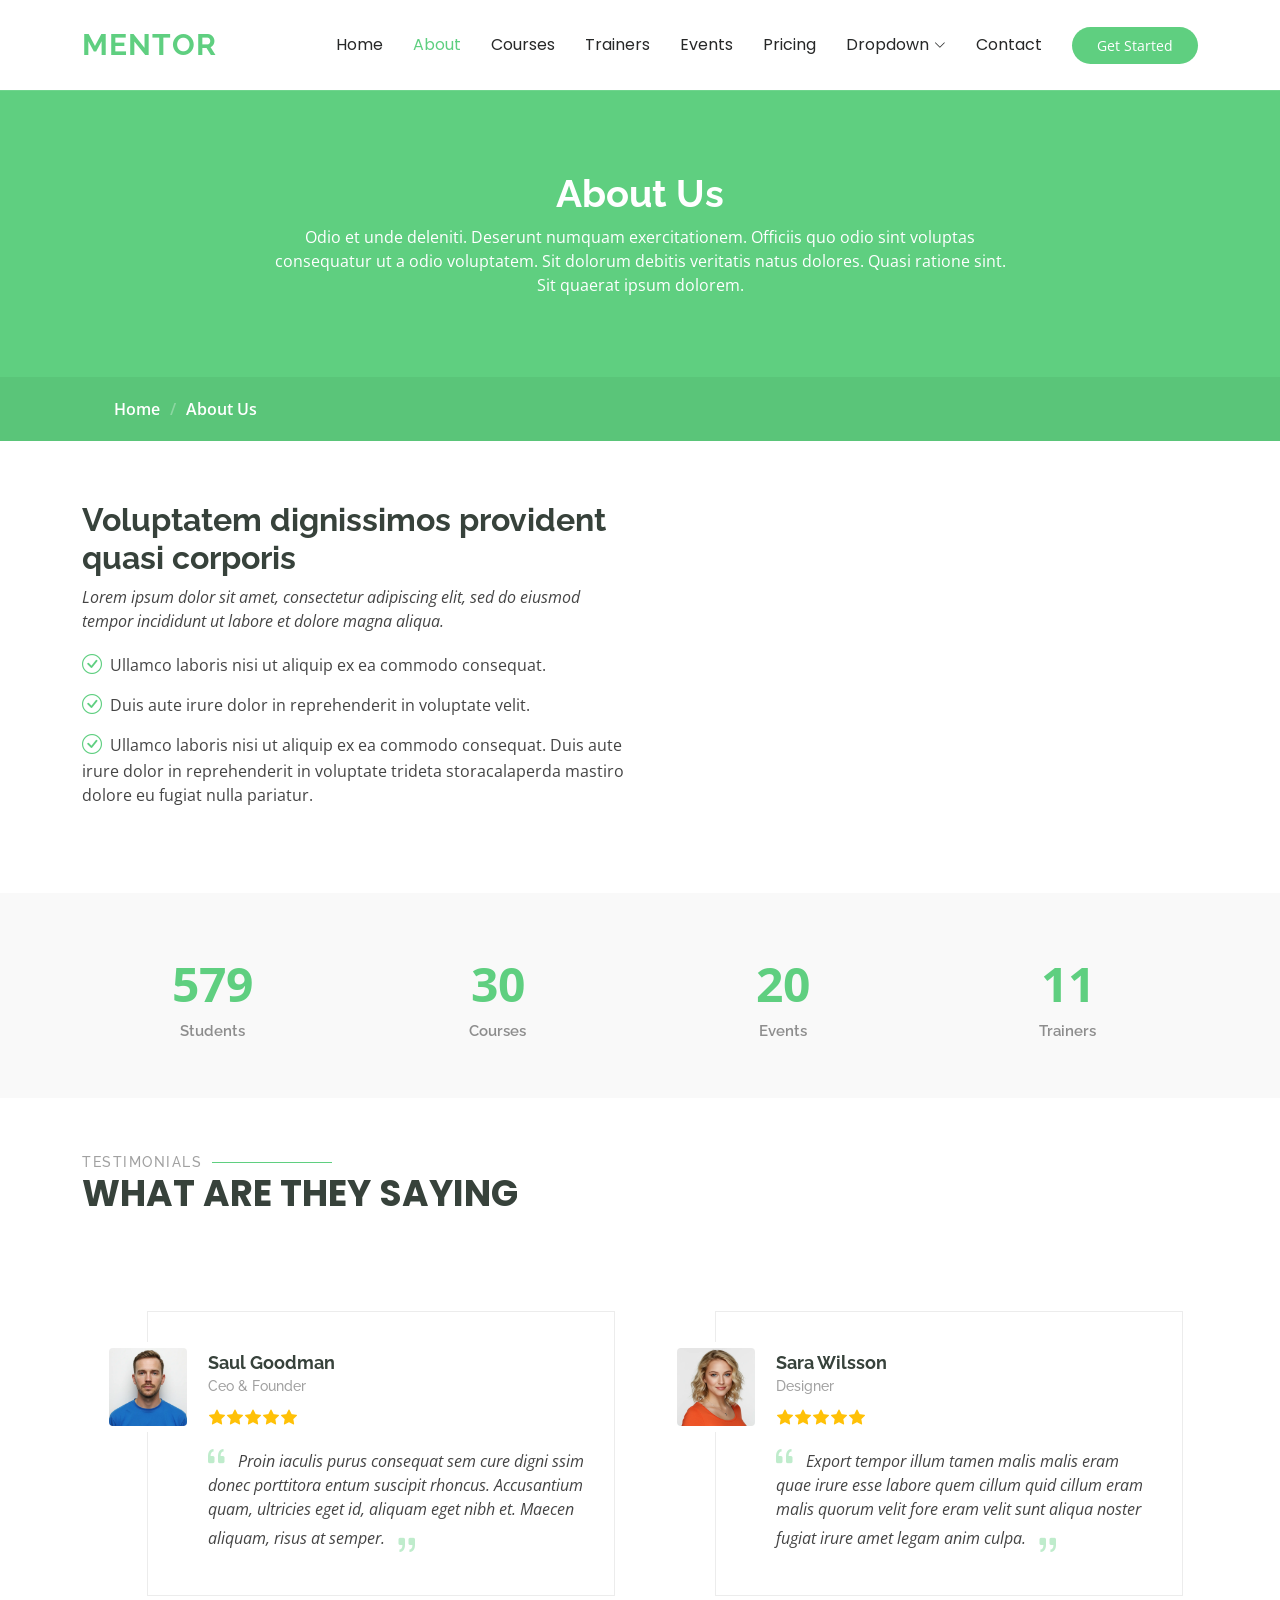
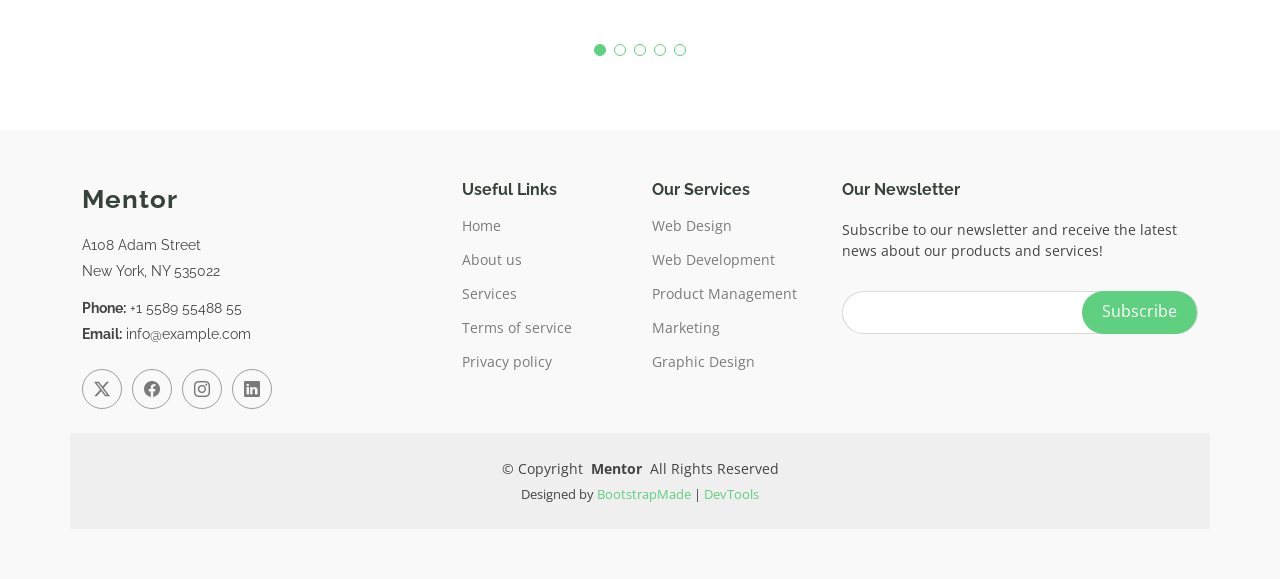
==== about.html @ 77ce20d3 "first commit" ====
<!DOCTYPE html>
<html lang="en">

<head>
  <meta charset="utf-8">
  <meta content="width=device-width, initial-scale=1.0" name="viewport">
  <title>About - Mentor Bootstrap Template</title>
  <meta name="description" content="">
  <meta name="keywords" content="">

  <!-- Favicons -->
  <link href="assets/img/favicon.png" rel="icon">
  <link href="assets/img/apple-touch-icon.png" rel="apple-touch-icon">

  <!-- Fonts -->
  <link href="https://fonts.googleapis.com" rel="preconnect">
  <link href="https://fonts.gstatic.com" rel="preconnect" crossorigin>
  <link href="https://fonts.googleapis.com/css2?family=Open+Sans:ital,wght@0,300;0,400;0,500;0,600;0,700;0,800;1,300;1,400;1,500;1,600;1,700;1,800&family=Poppins:ital,wght@0,100;0,200;0,300;0,400;0,500;0,600;0,700;0,800;0,900;1,100;1,200;1,300;1,400;1,500;1,600;1,700;1,800;1,900&family=Raleway:ital,wght@0,100;0,200;0,300;0,400;0,500;0,600;0,700;0,800;0,900;1,100;1,200;1,300;1,400;1,500;1,600;1,700;1,800;1,900&display=swap" rel="stylesheet">

  <!-- Vendor CSS Files -->
  <link href="assets/vendor/bootstrap/css/bootstrap.min.css" rel="stylesheet">
  <link href="assets/vendor/bootstrap-icons/bootstrap-icons.css" rel="stylesheet">
  <link href="assets/vendor/aos/aos.css" rel="stylesheet">
  <link href="assets/vendor/glightbox/css/glightbox.min.css" rel="stylesheet">
  <link href="assets/vendor/swiper/swiper-bundle.min.css" rel="stylesheet">

  <!-- Main CSS File -->
  <link href="assets/css/main.css" rel="stylesheet">

  <!-- =======================================================
  * Template Name: Mentor
  * Template URL: https://bootstrapmade.com/mentor-free-education-bootstrap-theme/
  * Updated: Jul 07 2025 with Bootstrap v5.3.7
  * Author: BootstrapMade.com
  * License: https://bootstrapmade.com/license/
  ======================================================== -->
</head>

<body class="about-page">

  <header id="header" class="header d-flex align-items-center sticky-top">
    <div class="container-fluid container-xl position-relative d-flex align-items-center">

      <a href="index.html" class="logo d-flex align-items-center me-auto">
        <!-- Uncomment the line below if you also wish to use an image logo -->
        <!-- <img src="assets/img/logo.webp" alt=""> -->
        <h1 class="sitename">Mentor</h1>
      </a>

      <nav id="navmenu" class="navmenu">
        <ul>
          <li><a href="index.html">Home<br></a></li>
          <li><a href="about.html" class="active">About</a></li>
          <li><a href="courses.html">Courses</a></li>
          <li><a href="trainers.html">Trainers</a></li>
          <li><a href="events.html">Events</a></li>
          <li><a href="pricing.html">Pricing</a></li>
          <li class="dropdown"><a href="#"><span>Dropdown</span> <i class="bi bi-chevron-down toggle-dropdown"></i></a>
            <ul>
              <li><a href="#">Dropdown 1</a></li>
              <li class="dropdown"><a href="#"><span>Deep Dropdown</span> <i class="bi bi-chevron-down toggle-dropdown"></i></a>
                <ul>
                  <li><a href="#">Deep Dropdown 1</a></li>
                  <li><a href="#">Deep Dropdown 2</a></li>
                  <li><a href="#">Deep Dropdown 3</a></li>
                  <li><a href="#">Deep Dropdown 4</a></li>
                  <li><a href="#">Deep Dropdown 5</a></li>
                </ul>
              </li>
              <li><a href="#">Dropdown 2</a></li>
              <li><a href="#">Dropdown 3</a></li>
              <li><a href="#">Dropdown 4</a></li>
            </ul>
          </li>
          <li><a href="contact.html">Contact</a></li>
        </ul>
        <i class="mobile-nav-toggle d-xl-none bi bi-list"></i>
      </nav>

      <a class="btn-getstarted" href="courses.html">Get Started</a>

    </div>
  </header>

  <main class="main">

    <!-- Page Title -->
    <div class="page-title" data-aos="fade">
      <div class="heading">
        <div class="container">
          <div class="row d-flex justify-content-center text-center">
            <div class="col-lg-8">
              <h1>About Us<br></h1>
              <p class="mb-0">Odio et unde deleniti. Deserunt numquam exercitationem. Officiis quo odio sint voluptas consequatur ut a odio voluptatem. Sit dolorum debitis veritatis natus dolores. Quasi ratione sint. Sit quaerat ipsum dolorem.</p>
            </div>
          </div>
        </div>
      </div>
      <nav class="breadcrumbs">
        <div class="container">
          <ol>
            <li><a href="index.html">Home</a></li>
            <li class="current">About Us<br></li>
          </ol>
        </div>
      </nav>
    </div><!-- End Page Title -->

    <!-- About Us Section -->
    <section id="about-us" class="section about-us">

      <div class="container">

        <div class="row gy-4">

          <div class="col-lg-6 order-1 order-lg-2" data-aos="fade-up" data-aos-delay="100">
            <img src="assets/img/about/about-1.webp" class="img-fluid" alt="">
          </div>

          <div class="col-lg-6 order-2 order-lg-1 content" data-aos="fade-up" data-aos-delay="200">
            <h3>Voluptatem dignissimos provident quasi corporis</h3>
            <p class="fst-italic">
              Lorem ipsum dolor sit amet, consectetur adipiscing elit, sed do eiusmod tempor incididunt ut labore et dolore
              magna aliqua.
            </p>
            <ul>
              <li><i class="bi bi-check-circle"></i> <span>Ullamco laboris nisi ut aliquip ex ea commodo consequat.</span></li>
              <li><i class="bi bi-check-circle"></i> <span>Duis aute irure dolor in reprehenderit in voluptate velit.</span></li>
              <li><i class="bi bi-check-circle"></i> <span>Ullamco laboris nisi ut aliquip ex ea commodo consequat. Duis aute irure dolor in reprehenderit in voluptate trideta storacalaperda mastiro dolore eu fugiat nulla pariatur.</span></li>
            </ul>
          </div>

        </div>

      </div>

    </section><!-- /About Us Section -->

    <!-- Counts Section -->
    <section id="counts" class="section counts light-background">

      <div class="container" data-aos="fade-up" data-aos-delay="100">

        <div class="row gy-4">

          <div class="col-lg-3 col-md-6">
            <div class="stats-item text-center w-100 h-100">
              <span data-purecounter-start="0" data-purecounter-end="1232" data-purecounter-duration="1" class="purecounter"></span>
              <p>Students</p>
            </div>
          </div><!-- End Stats Item -->

          <div class="col-lg-3 col-md-6">
            <div class="stats-item text-center w-100 h-100">
              <span data-purecounter-start="0" data-purecounter-end="64" data-purecounter-duration="1" class="purecounter"></span>
              <p>Courses</p>
            </div>
          </div><!-- End Stats Item -->

          <div class="col-lg-3 col-md-6">
            <div class="stats-item text-center w-100 h-100">
              <span data-purecounter-start="0" data-purecounter-end="42" data-purecounter-duration="1" class="purecounter"></span>
              <p>Events</p>
            </div>
          </div><!-- End Stats Item -->

          <div class="col-lg-3 col-md-6">
            <div class="stats-item text-center w-100 h-100">
              <span data-purecounter-start="0" data-purecounter-end="24" data-purecounter-duration="1" class="purecounter"></span>
              <p>Trainers</p>
            </div>
          </div><!-- End Stats Item -->

        </div>

      </div>

    </section><!-- /Counts Section -->

    <!-- Testimonials Section -->
    <section id="testimonials" class="testimonials section">

      <!-- Section Title -->
      <div class="container section-title" data-aos="fade-up">
        <h2>Testimonials</h2>
        <p>What are they saying</p>
      </div><!-- End Section Title -->

      <div class="container" data-aos="fade-up" data-aos-delay="100">

        <div class="swiper init-swiper">
          <script type="application/json" class="swiper-config">
            {
              "loop": true,
              "speed": 600,
              "autoplay": {
                "delay": 5000
              },
              "slidesPerView": "auto",
              "pagination": {
                "el": ".swiper-pagination",
                "type": "bullets",
                "clickable": true
              },
              "breakpoints": {
                "320": {
                  "slidesPerView": 1,
                  "spaceBetween": 40
                },
                "1200": {
                  "slidesPerView": 2,
                  "spaceBetween": 20
                }
              }
            }
          </script>
          <div class="swiper-wrapper">

            <div class="swiper-slide">
              <div class="testimonial-wrap">
                <div class="testimonial-item">
                  <img src="assets/img/person/person-m-9.webp" class="testimonial-img" alt="">
                  <h3>Saul Goodman</h3>
                  <h4>Ceo &amp; Founder</h4>
                  <div class="stars">
                    <i class="bi bi-star-fill"></i><i class="bi bi-star-fill"></i><i class="bi bi-star-fill"></i><i class="bi bi-star-fill"></i><i class="bi bi-star-fill"></i>
                  </div>
                  <p>
                    <i class="bi bi-quote quote-icon-left"></i>
                    <span>Proin iaculis purus consequat sem cure digni ssim donec porttitora entum suscipit rhoncus. Accusantium quam, ultricies eget id, aliquam eget nibh et. Maecen aliquam, risus at semper.</span>
                    <i class="bi bi-quote quote-icon-right"></i>
                  </p>
                </div>
              </div>
            </div><!-- End testimonial item -->

            <div class="swiper-slide">
              <div class="testimonial-wrap">
                <div class="testimonial-item">
                  <img src="assets/img/person/person-f-5.webp" class="testimonial-img" alt="">
                  <h3>Sara Wilsson</h3>
                  <h4>Designer</h4>
                  <div class="stars">
                    <i class="bi bi-star-fill"></i><i class="bi bi-star-fill"></i><i class="bi bi-star-fill"></i><i class="bi bi-star-fill"></i><i class="bi bi-star-fill"></i>
                  </div>
                  <p>
                    <i class="bi bi-quote quote-icon-left"></i>
                    <span>Export tempor illum tamen malis malis eram quae irure esse labore quem cillum quid cillum eram malis quorum velit fore eram velit sunt aliqua noster fugiat irure amet legam anim culpa.</span>
                    <i class="bi bi-quote quote-icon-right"></i>
                  </p>
                </div>
              </div>
            </div><!-- End testimonial item -->

            <div class="swiper-slide">
              <div class="testimonial-wrap">
                <div class="testimonial-item">
                  <img src="assets/img/person/person-f-12.webp" class="testimonial-img" alt="">
                  <h3>Jena Karlis</h3>
                  <h4>Store Owner</h4>
                  <div class="stars">
                    <i class="bi bi-star-fill"></i><i class="bi bi-star-fill"></i><i class="bi bi-star-fill"></i><i class="bi bi-star-fill"></i><i class="bi bi-star-fill"></i>
                  </div>
                  <p>
                    <i class="bi bi-quote quote-icon-left"></i>
                    <span>Enim nisi quem export duis labore cillum quae magna enim sint quorum nulla quem veniam duis minim tempor labore quem eram duis noster aute amet eram fore quis sint minim.</span>
                    <i class="bi bi-quote quote-icon-right"></i>
                  </p>
                </div>
              </div>
            </div><!-- End testimonial item -->

            <div class="swiper-slide">
              <div class="testimonial-wrap">
                <div class="testimonial-item">
                  <img src="assets/img/person/person-m-12.webp" class="testimonial-img" alt="">
                  <h3>Matt Brandon</h3>
                  <h4>Freelancer</h4>
                  <div class="stars">
                    <i class="bi bi-star-fill"></i><i class="bi bi-star-fill"></i><i class="bi bi-star-fill"></i><i class="bi bi-star-fill"></i><i class="bi bi-star-fill"></i>
                  </div>
                  <p>
                    <i class="bi bi-quote quote-icon-left"></i>
                    <span>Fugiat enim eram quae cillum dolore dolor amet nulla culpa multos export minim fugiat minim velit minim dolor enim duis veniam ipsum anim magna sunt elit fore quem dolore labore illum veniam.</span>
                    <i class="bi bi-quote quote-icon-right"></i>
                  </p>
                </div>
              </div>
            </div><!-- End testimonial item -->

            <div class="swiper-slide">
              <div class="testimonial-wrap">
                <div class="testimonial-item">
                  <img src="assets/img/person/person-m-13.webp" class="testimonial-img" alt="">
                  <h3>John Larson</h3>
                  <h4>Entrepreneur</h4>
                  <div class="stars">
                    <i class="bi bi-star-fill"></i><i class="bi bi-star-fill"></i><i class="bi bi-star-fill"></i><i class="bi bi-star-fill"></i><i class="bi bi-star-fill"></i>
                  </div>
                  <p>
                    <i class="bi bi-quote quote-icon-left"></i>
                    <span>Quis quorum aliqua sint quem legam fore sunt eram irure aliqua veniam tempor noster veniam enim culpa labore duis sunt culpa nulla illum cillum fugiat legam esse veniam culpa fore nisi cillum quid.</span>
                    <i class="bi bi-quote quote-icon-right"></i>
                  </p>
                </div>
              </div>
            </div><!-- End testimonial item -->

          </div>
          <div class="swiper-pagination"></div>
        </div>

      </div>

    </section><!-- /Testimonials Section -->

  </main>

  <footer id="footer" class="footer position-relative light-background">

    <div class="container footer-top">
      <div class="row gy-4">
        <div class="col-lg-4 col-md-6 footer-about">
          <a href="index.html" class="logo d-flex align-items-center">
            <span class="sitename">Mentor</span>
          </a>
          <div class="footer-contact pt-3">
            <p>A108 Adam Street</p>
            <p>New York, NY 535022</p>
            <p class="mt-3"><strong>Phone:</strong> <span>+1 5589 55488 55</span></p>
            <p><strong>Email:</strong> <span>info@example.com</span></p>
          </div>
          <div class="social-links d-flex mt-4">
            <a href=""><i class="bi bi-twitter-x"></i></a>
            <a href=""><i class="bi bi-facebook"></i></a>
            <a href=""><i class="bi bi-instagram"></i></a>
            <a href=""><i class="bi bi-linkedin"></i></a>
          </div>
        </div>

        <div class="col-lg-2 col-md-3 footer-links">
          <h4>Useful Links</h4>
          <ul>
            <li><a href="#">Home</a></li>
            <li><a href="#">About us</a></li>
            <li><a href="#">Services</a></li>
            <li><a href="#">Terms of service</a></li>
            <li><a href="#">Privacy policy</a></li>
          </ul>
        </div>

        <div class="col-lg-2 col-md-3 footer-links">
          <h4>Our Services</h4>
          <ul>
            <li><a href="#">Web Design</a></li>
            <li><a href="#">Web Development</a></li>
            <li><a href="#">Product Management</a></li>
            <li><a href="#">Marketing</a></li>
            <li><a href="#">Graphic Design</a></li>
          </ul>
        </div>

        <div class="col-lg-4 col-md-12 footer-newsletter">
          <h4>Our Newsletter</h4>
          <p>Subscribe to our newsletter and receive the latest news about our products and services!</p>
          <form action="#" method="post" class="email-form">
            <div class="newsletter-form"><input type="email" name="email"><input type="submit" value="Subscribe"></div>
            <div class="loading">Loading</div>
            <div class="error-message"></div>
            <div class="sent-message">Your subscription request has been sent. Thank you!</div>
          </form>
        </div>

      </div>
    </div>

    <div class="container copyright text-center mt-4">
      <p>© <span>Copyright</span> <strong class="px-1 sitename">Mentor</strong> <span>All Rights Reserved</span></p>
      <div class="credits">
        <!-- All the links in the footer should remain intact. -->
        <!-- You can delete the links only if you've purchased the pro version. -->
        <!-- Licensing information: https://bootstrapmade.com/license/ -->
        Designed by <a href="https://bootstrapmade.com/">BootstrapMade</a> | <a href="https://bootstrapmade.com/tools/">DevTools</a>
      </div>
    </div>

  </footer>

  <!-- Scroll Top -->
  <a href="#" id="scroll-top" class="scroll-top d-flex align-items-center justify-content-center"><i class="bi bi-arrow-up-short"></i></a>

  <!-- Preloader -->
  <div id="preloader"></div>

  <!-- Vendor JS Files -->
  <script src="assets/vendor/bootstrap/js/bootstrap.bundle.min.js"></script>
  <script src="assets/vendor/aos/aos.js"></script>
  <script src="assets/vendor/glightbox/js/glightbox.min.js"></script>
  <script src="assets/vendor/purecounter/purecounter_vanilla.js"></script>
  <script src="assets/vendor/swiper/swiper-bundle.min.js"></script>

  <!-- Main JS File -->
  <script src="assets/js/main.js"></script>

</body>

</html>
---- assets/css/main.css ----
/**
* Template Name: Mentor
* Template URL: https://bootstrapmade.com/mentor-free-education-bootstrap-theme/
* Updated: Jul 07 2025 with Bootstrap v5.3.7
* Author: BootstrapMade.com
* License: https://bootstrapmade.com/license/
*/

/*--------------------------------------------------------------
# Font & Color Variables
# Help: https://bootstrapmade.com/color-system/
--------------------------------------------------------------*/
/* Fonts */
:root {
  --default-font: "Open Sans",  system-ui, -apple-system, "Segoe UI", Roboto, "Helvetica Neue", Arial, "Noto Sans", "Liberation Sans", sans-serif, "Apple Color Emoji", "Segoe UI Emoji", "Segoe UI Symbol", "Noto Color Emoji";
  --heading-font: "Raleway",  sans-serif;
  --nav-font: "Poppins",  sans-serif;
}

/* Global Colors - The following color variables are used throughout the website. Updating them here will change the color scheme of the entire website */
:root { 
  --background-color: #ffffff; /* Background color for the entire website, including individual sections */
  --default-color: #444444; /* Default color used for the majority of the text content across the entire website */
  --heading-color: #37423b; /* Color for headings, subheadings and title throughout the website */
  --accent-color: #5fcf80; /* Accent color that represents your brand on the website. It's used for buttons, links, and other elements that need to stand out */
  --surface-color: #ffffff; /* The surface color is used as a background of boxed elements within sections, such as cards, icon boxes, or other elements that require a visual separation from the global background. */
  --contrast-color: #ffffff; /* Contrast color for text, ensuring readability against backgrounds of accent, heading, or default colors. */
}

/* Nav Menu Colors - The following color variables are used specifically for the navigation menu. They are separate from the global colors to allow for more customization options */
:root {
  --nav-color: #272828;  /* The default color of the main navmenu links */
  --nav-hover-color: #5fcf80; /* Applied to main navmenu links when they are hovered over or active */
  --nav-mobile-background-color: #ffffff; /* Used as the background color for mobile navigation menu */
  --nav-dropdown-background-color: #ffffff; /* Used as the background color for dropdown items that appear when hovering over primary navigation items */
  --nav-dropdown-color: #272828; /* Used for navigation links of the dropdown items in the navigation menu. */
  --nav-dropdown-hover-color: #5fcf80; /* Similar to --nav-hover-color, this color is applied to dropdown navigation links when they are hovered over. */
}

/* Color Presets - These classes override global colors when applied to any section or element, providing reuse of the sam color scheme. */

.light-background {
  --background-color: #f9f9f9;
  --surface-color: #ffffff;
}

.dark-background {
  --background-color: #060606;
  --default-color: #ffffff;
  --heading-color: #ffffff;
  --surface-color: #252525;
  --contrast-color: #ffffff;
}

/* Smooth scroll */
:root {
  scroll-behavior: smooth;
}

/*--------------------------------------------------------------
# General Styling & Shared Classes
--------------------------------------------------------------*/
body {
  color: var(--default-color);
  background-color: var(--background-color);
  font-family: var(--default-font);
}

a {
  color: var(--accent-color);
  text-decoration: none;
  transition: 0.3s;
}

a:hover {
  color: color-mix(in srgb, var(--accent-color), transparent 25%);
  text-decoration: none;
}

h1,
h2,
h3,
h4,
h5,
h6 {
  color: var(--heading-color);
  font-family: var(--heading-font);
}

/* Email Form Messages
------------------------------*/
.email-form .error-message {
  display: none;
  background: #df1529;
  color: #ffffff;
  text-align: left;
  padding: 15px;
  margin-bottom: 24px;
  font-weight: 600;
}

.email-form .sent-message {
  display: none;
  color: #ffffff;
  background: #059652;
  text-align: center;
  padding: 15px;
  margin-bottom: 24px;
  font-weight: 600;
}

.email-form .loading {
  display: none;
  background: var(--surface-color);
  text-align: center;
  padding: 15px;
  margin-bottom: 24px;
}

.email-form .loading:before {
  content: "";
  display: inline-block;
  border-radius: 50%;
  width: 24px;
  height: 24px;
  margin: 0 10px -6px 0;
  border: 3px solid var(--accent-color);
  border-top-color: var(--surface-color);
  animation: email-form-loading 1s linear infinite;
}

@keyframes email-form-loading {
  0% {
    transform: rotate(0deg);
  }

  100% {
    transform: rotate(360deg);
  }
}

/* Pulsating Play Button
------------------------------*/
.pulsating-play-btn {
  width: 94px;
  height: 94px;
  background: radial-gradient(var(--accent-color) 50%, color-mix(in srgb, var(--accent-color), transparent 75%) 52%);
  border-radius: 50%;
  display: block;
  position: relative;
  overflow: hidden;
}

.pulsating-play-btn:before {
  content: "";
  position: absolute;
  width: 120px;
  height: 120px;
  animation-delay: 0s;
  animation: pulsate-play-btn 2s;
  animation-direction: forwards;
  animation-iteration-count: infinite;
  animation-timing-function: steps;
  opacity: 1;
  border-radius: 50%;
  border: 5px solid color-mix(in srgb, var(--accent-color), transparent 30%);
  top: -15%;
  left: -15%;
  background: rgba(198, 16, 0, 0);
}

.pulsating-play-btn:after {
  content: "";
  position: absolute;
  left: 50%;
  top: 50%;
  transform: translateX(-40%) translateY(-50%);
  width: 0;
  height: 0;
  border-top: 10px solid transparent;
  border-bottom: 10px solid transparent;
  border-left: 15px solid #fff;
  z-index: 100;
  transition: all 400ms cubic-bezier(0.55, 0.055, 0.675, 0.19);
}

.pulsating-play-btn:hover:before {
  content: "";
  position: absolute;
  left: 50%;
  top: 50%;
  transform: translateX(-40%) translateY(-50%);
  width: 0;
  height: 0;
  border: none;
  border-top: 10px solid transparent;
  border-bottom: 10px solid transparent;
  border-left: 15px solid #fff;
  z-index: 200;
  animation: none;
  border-radius: 0;
}

.pulsating-play-btn:hover:after {
  border-left: 15px solid var(--accent-color);
  transform: scale(20);
}

@keyframes pulsate-play-btn {
  0% {
    transform: scale(0.6, 0.6);
    opacity: 1;
  }

  100% {
    transform: scale(1, 1);
    opacity: 0;
  }
}

/*--------------------------------------------------------------
# Global Header
--------------------------------------------------------------*/
.header {
  color: var(--default-color);
  background-color: var(--background-color);
  padding: 15px 0;
  transition: all 0.5s;
  z-index: 997;
}

.header .logo {
  line-height: 1;
}

.header .logo img {
  max-height: 36px;
  margin-right: 8px;
}

.header .logo h1 {
  font-weight: 700;
  font-size: 30px;
  margin: 0;
  letter-spacing: 1px;
  text-transform: uppercase;
  color: var(--accent-color);
}

.header .btn-getstarted,
.header .btn-getstarted:focus {
  color: var(--contrast-color);
  background: var(--accent-color);
  font-size: 14px;
  padding: 8px 25px;
  margin: 0 0 0 30px;
  border-radius: 50px;
  transition: 0.3s;
}

.header .btn-getstarted:hover,
.header .btn-getstarted:focus:hover {
  color: var(--contrast-color);
  background: color-mix(in srgb, var(--accent-color), transparent 15%);
}

@media (max-width: 1200px) {
  .header .logo {
    order: 1;
  }

  .header .btn-getstarted {
    order: 2;
    margin: 0 15px 0 0;
    padding: 6px 15px;
  }

  .header .navmenu {
    order: 3;
  }
}

.scrolled .header {
  box-shadow: 0px 0 18px rgba(0, 0, 0, 0.1);
}

/*--------------------------------------------------------------
# Navigation Menu
--------------------------------------------------------------*/
/* Navmenu - Desktop */
@media (min-width: 1200px) {
  .navmenu {
    padding: 0;
  }

  .navmenu ul {
    margin: 0;
    padding: 0;
    display: flex;
    list-style: none;
    align-items: center;
  }

  .navmenu li {
    position: relative;
  }

  .navmenu a,
  .navmenu a:focus {
    color: var(--nav-color);
    padding: 18px 15px;
    font-size: 16px;
    font-family: var(--nav-font);
    font-weight: 400;
    display: flex;
    align-items: center;
    justify-content: space-between;
    white-space: nowrap;
    transition: 0.3s;
  }

  .navmenu a i,
  .navmenu a:focus i {
    font-size: 12px;
    line-height: 0;
    margin-left: 5px;
    transition: 0.3s;
  }

  .navmenu li:last-child a {
    padding-right: 0;
  }

  .navmenu li:hover>a,
  .navmenu .active,
  .navmenu .active:focus {
    color: var(--nav-hover-color);
  }

  .navmenu .dropdown ul {
    margin: 0;
    padding: 10px 0;
    background: var(--nav-dropdown-background-color);
    display: block;
    position: absolute;
    visibility: hidden;
    left: 14px;
    top: 130%;
    opacity: 0;
    transition: 0.3s;
    border-radius: 4px;
    z-index: 99;
    box-shadow: 0px 0px 30px rgba(0, 0, 0, 0.1);
  }

  .navmenu .dropdown ul li {
    min-width: 200px;
  }

  .navmenu .dropdown ul a {
    padding: 10px 20px;
    font-size: 15px;
    text-transform: none;
    color: var(--nav-dropdown-color);
  }

  .navmenu .dropdown ul a i {
    font-size: 12px;
  }

  .navmenu .dropdown ul a:hover,
  .navmenu .dropdown ul .active:hover,
  .navmenu .dropdown ul li:hover>a {
    color: var(--nav-dropdown-hover-color);
  }

  .navmenu .dropdown:hover>ul {
    opacity: 1;
    top: 100%;
    visibility: visible;
  }

  .navmenu .dropdown .dropdown ul {
    top: 0;
    left: -90%;
    visibility: hidden;
  }

  .navmenu .dropdown .dropdown:hover>ul {
    opacity: 1;
    top: 0;
    left: -100%;
    visibility: visible;
  }
}

/* Navmenu - Mobile */
@media (max-width: 1199px) {
  .mobile-nav-toggle {
    color: var(--nav-color);
    font-size: 28px;
    line-height: 0;
    margin-right: 10px;
    cursor: pointer;
    transition: color 0.3s;
  }

  .navmenu {
    padding: 0;
    z-index: 9997;
  }

  .navmenu ul {
    display: none;
    list-style: none;
    position: absolute;
    inset: 60px 20px 20px 20px;
    padding: 10px 0;
    margin: 0;
    border-radius: 6px;
    background-color: var(--nav-mobile-background-color);
    border: 1px solid color-mix(in srgb, var(--default-color), transparent 90%);
    box-shadow: none;
    overflow-y: auto;
    transition: 0.3s;
    z-index: 9998;
  }

  .navmenu a,
  .navmenu a:focus {
    color: var(--nav-dropdown-color);
    padding: 10px 20px;
    font-family: var(--nav-font);
    font-size: 17px;
    font-weight: 500;
    display: flex;
    align-items: center;
    justify-content: space-between;
    white-space: nowrap;
    transition: 0.3s;
  }

  .navmenu a i,
  .navmenu a:focus i {
    font-size: 12px;
    line-height: 0;
    margin-left: 5px;
    width: 30px;
    height: 30px;
    display: flex;
    align-items: center;
    justify-content: center;
    border-radius: 50%;
    transition: 0.3s;
    background-color: color-mix(in srgb, var(--accent-color), transparent 90%);
  }

  .navmenu a i:hover,
  .navmenu a:focus i:hover {
    background-color: var(--accent-color);
    color: var(--contrast-color);
  }

  .navmenu a:hover,
  .navmenu .active,
  .navmenu .active:focus {
    color: var(--nav-dropdown-hover-color);
  }

  .navmenu .active i,
  .navmenu .active:focus i {
    background-color: var(--accent-color);
    color: var(--contrast-color);
    transform: rotate(180deg);
  }

  .navmenu .dropdown ul {
    position: static;
    display: none;
    z-index: 99;
    padding: 10px 0;
    margin: 10px 20px;
    background-color: var(--nav-dropdown-background-color);
    transition: all 0.5s ease-in-out;
  }

  .navmenu .dropdown ul ul {
    background-color: rgba(33, 37, 41, 0.1);
  }

  .navmenu .dropdown>.dropdown-active {
    display: block;
    background-color: rgba(33, 37, 41, 0.03);
  }

  .mobile-nav-active {
    overflow: hidden;
  }

  .mobile-nav-active .mobile-nav-toggle {
    color: #fff;
    position: absolute;
    font-size: 32px;
    top: 15px;
    right: 15px;
    margin-right: 0;
    z-index: 9999;
  }

  .mobile-nav-active .navmenu {
    position: fixed;
    overflow: hidden;
    inset: 0;
    background: rgba(33, 37, 41, 0.8);
    transition: 0.3s;
  }

  .mobile-nav-active .navmenu>ul {
    display: block;
  }
}

/*--------------------------------------------------------------
# Global Footer
--------------------------------------------------------------*/
.footer {
  color: var(--default-color);
  background-color: var(--background-color);
  font-size: 14px;
  padding-bottom: 50px;
  position: relative;
}

.footer .footer-top {
  padding-top: 50px;
}

.footer .footer-about .logo {
  margin-bottom: 0;
}

.footer .footer-about .logo img {
  max-height: 40px;
  margin-right: 6px;
}

.footer .footer-about .logo span {
  font-size: 26px;
  font-weight: 700;
  letter-spacing: 1px;
  font-family: var(--heading-font);
  color: var(--heading-color);
}

.footer .footer-about p {
  font-size: 14px;
  font-family: var(--heading-font);
}

.footer .social-links a {
  display: flex;
  align-items: center;
  justify-content: center;
  width: 40px;
  height: 40px;
  border-radius: 50%;
  border: 1px solid color-mix(in srgb, var(--default-color), transparent 50%);
  font-size: 16px;
  color: color-mix(in srgb, var(--default-color), transparent 30%);
  margin-right: 10px;
  transition: 0.3s;
}

.footer .social-links a:hover {
  color: var(--accent-color);
  border-color: var(--accent-color);
}

.footer h4 {
  font-size: 16px;
  font-weight: bold;
  position: relative;
  padding-bottom: 12px;
}

.footer .footer-links {
  margin-bottom: 30px;
}

.footer .footer-links ul {
  list-style: none;
  padding: 0;
  margin: 0;
}

.footer .footer-links ul i {
  padding-right: 2px;
  font-size: 12px;
  line-height: 0;
}

.footer .footer-links ul li {
  padding: 10px 0;
  display: flex;
  align-items: center;
}

.footer .footer-links ul li:first-child {
  padding-top: 0;
}

.footer .footer-links ul a {
  color: color-mix(in srgb, var(--default-color), transparent 30%);
  display: inline-block;
  line-height: 1;
}

.footer .footer-links ul a:hover {
  color: var(--accent-color);
}

.footer .footer-contact p {
  margin-bottom: 5px;
}

.footer .footer-newsletter .newsletter-form {
  margin-top: 30px;
  margin-bottom: 15px;
  padding: 6px 8px;
  position: relative;
  border-radius: 50px;
  border: 1px solid color-mix(in srgb, var(--default-color), transparent 80%);
  display: flex;
  background-color: var(--surface-color);
  transition: 0.3s;
}

.footer .footer-newsletter .newsletter-form:focus-within {
  border-color: var(--accent-color);
}

.footer .footer-newsletter .newsletter-form input[type=email] {
  border: 0;
  padding: 4px 8px;
  width: 100%;
  background-color: var(--surface-color);
  color: var(--default-color);
}

.footer .footer-newsletter .newsletter-form input[type=email]:focus-visible {
  outline: none;
}

.footer .footer-newsletter .newsletter-form input[type=submit] {
  border: 0;
  font-size: 16px;
  padding: 0 20px 2px 20px;
  margin: -7px -8px -7px 0;
  background: var(--accent-color);
  color: var(--contrast-color);
  transition: 0.3s;
  border-radius: 50px;
}

.footer .footer-newsletter .newsletter-form input[type=submit]:hover {
  background: color-mix(in srgb, var(--accent-color), transparent 20%);
}

.footer .copyright {
  padding-top: 25px;
  padding-bottom: 25px;
  background-color: color-mix(in srgb, var(--default-color), transparent 95%);
}

.footer .copyright p {
  margin-bottom: 0;
}

.footer .credits {
  margin-top: 6px;
  font-size: 13px;
}

/*--------------------------------------------------------------
# Preloader
--------------------------------------------------------------*/
#preloader {
  position: fixed;
  inset: 0;
  z-index: 999999;
  overflow: hidden;
  background: var(--background-color);
  transition: all 0.6s ease-out;
}

#preloader:before {
  content: "";
  position: fixed;
  top: calc(50% - 30px);
  left: calc(50% - 30px);
  border: 6px solid #ffffff;
  border-color: var(--accent-color) transparent var(--accent-color) transparent;
  border-radius: 50%;
  width: 60px;
  height: 60px;
  animation: animate-preloader 1.5s linear infinite;
}

@keyframes animate-preloader {
  0% {
    transform: rotate(0deg);
  }

  100% {
    transform: rotate(360deg);
  }
}

/*--------------------------------------------------------------
# Scroll Top Button
--------------------------------------------------------------*/
.scroll-top {
  position: fixed;
  visibility: hidden;
  opacity: 0;
  right: 15px;
  bottom: -15px;
  z-index: 99999;
  background-color: var(--accent-color);
  width: 44px;
  height: 44px;
  border-radius: 50px;
  transition: all 0.4s;
}

.scroll-top i {
  font-size: 24px;
  color: var(--contrast-color);
  line-height: 0;
}

.scroll-top:hover {
  background-color: color-mix(in srgb, var(--accent-color), transparent 20%);
  color: var(--contrast-color);
}

.scroll-top.active {
  visibility: visible;
  opacity: 1;
  bottom: 15px;
}

/*--------------------------------------------------------------
# Disable aos animation delay on mobile devices
--------------------------------------------------------------*/
@media screen and (max-width: 768px) {
  [data-aos-delay] {
    transition-delay: 0 !important;
  }
}

/*--------------------------------------------------------------
# Global Page Titles & Breadcrumbs
--------------------------------------------------------------*/
.page-title {
  --default-color: var(--contrast-color);
  --background-color: var(--accent-color);
  --heading-color: var(--contrast-color);
  color: var(--default-color);
  background-color: var(--background-color);
  position: relative;
}

.page-title .heading {
  padding: 80px 0;
  border-top: 1px solid color-mix(in srgb, var(--default-color), transparent 90%);
}

.page-title .heading h1 {
  font-size: 38px;
  font-weight: 700;
}

.page-title nav {
  background-color: color-mix(in srgb, var(--accent-color) 90%, black 5%);
  padding: 20px 0;
}

.page-title nav a {
  color: var(--default-color);
}

.page-title nav ol {
  display: flex;
  flex-wrap: wrap;
  list-style: none;
  margin: 0;
  font-size: 16px;
  font-weight: 600;
}

.page-title nav ol li+li {
  padding-left: 10px;
}

.page-title nav ol li+li::before {
  content: "/";
  display: inline-block;
  padding-right: 10px;
  color: color-mix(in srgb, var(--default-color), transparent 70%);
}

/*--------------------------------------------------------------
# Global Sections
--------------------------------------------------------------*/
section,
.section {
  color: var(--default-color);
  background-color: var(--background-color);
  padding: 60px 0;
  scroll-margin-top: 900px;
  overflow: clip;
}

@media (max-width: 1199px) {

  section,
  .section {
    scroll-margin-top: 66px;
  }
}

/*--------------------------------------------------------------
# Global Section Titles
--------------------------------------------------------------*/
.section-title {
  padding-bottom: 60px;
  position: relative;
}

.section-title h2 {
  font-size: 14px;
  font-weight: 500;
  padding: 0;
  line-height: 1px;
  margin: 0;
  letter-spacing: 1.5px;
  text-transform: uppercase;
  color: color-mix(in srgb, var(--default-color), transparent 50%);
  position: relative;
}

.section-title h2::after {
  content: "";
  width: 120px;
  height: 1px;
  display: inline-block;
  background: var(--accent-color);
  margin: 4px 10px;
}

.section-title p {
  color: var(--heading-color);
  margin: 0;
  font-size: 36px;
  font-weight: 700;
  font-family: var(--nav-font);
  text-transform: uppercase;
}

/*--------------------------------------------------------------
# Hero Section
--------------------------------------------------------------*/
.hero {
  width: 100%;
  min-height: 80vh;
  position: relative;
  padding: 80px 0;
  display: flex;
  align-items: center;
  justify-content: center;
  color: var(--default-color);
}

.hero img {
  position: absolute;
  inset: 0;
  display: block;
  width: 100%;
  height: 100%;
  object-fit: cover;
  z-index: 1;
}

.hero:before {
  content: "";
  background: color-mix(in srgb, var(--background-color), transparent 60%);
  position: absolute;
  inset: 0;
  z-index: 2;
}

.hero .container {
  position: relative;
  z-index: 3;
}

.hero h2 {
  margin: 0;
  font-size: 48px;
  font-weight: 700;
}

.hero p {
  color: color-mix(in srgb, var(--default-color), transparent 20%);
  margin: 10px 0 0 0;
  font-size: 24px;
}

.hero .btn-get-started {
  font-weight: 500;
  font-size: 15px;
  letter-spacing: 1px;
  display: inline-block;
  padding: 8px 35px 10px 35px;
  border-radius: 50px;
  transition: 0.4s;
  margin-top: 30px;
  border: 2px solid var(--default-color);
  color: var(--default-color);
}

.hero .btn-get-started:hover {
  background: var(--accent-color);
  border: 2px solid var(--accent-color);
}

@media (max-width: 768px) {
  .hero h2 {
    font-size: 32px;
  }

  .hero p {
    font-size: 18px;
  }
}

/*--------------------------------------------------------------
# About Section
--------------------------------------------------------------*/
.about .content h3 {
  font-size: 2rem;
  font-weight: 700;
}

.about .content ul {
  list-style: none;
  padding: 0;
}

.about .content ul li {
  padding-bottom: 10px;
}

.about .content ul i {
  font-size: 1.25rem;
  margin-right: 4px;
  color: var(--accent-color);
}

.about .content p:last-child {
  margin-bottom: 0;
}

.about .content .read-more {
  background: var(--accent-color);
  color: var(--contrast-color);
  font-family: var(--heading-font);
  font-weight: 500;
  font-size: 15px;
  letter-spacing: 1px;
  padding: 10px 24px 12px 24px;
  border-radius: 50px;
  transition: 0.3s;
  display: inline-flex;
  align-items: center;
  justify-content: center;
}

.about .content .read-more i {
  font-size: 18px;
  margin-left: 5px;
  line-height: 0;
  transition: 0.3s;
}

.about .content .read-more:hover {
  background: color-mix(in srgb, var(--accent-color), transparent 20%);
  padding-right: 19px;
}

.about .content .read-more:hover i {
  margin-left: 10px;
}

/*--------------------------------------------------------------
# Counts Section
--------------------------------------------------------------*/
.counts {
  padding: 25px 0;
}

.counts .stats-item {
  padding: 30px;
  width: 100%;
}

.counts .stats-item span {
  font-size: 48px;
  display: block;
  color: var(--accent-color);
  font-weight: 700;
}

.counts .stats-item p {
  color: color-mix(in srgb, var(--default-color), transparent 40%);
  padding: 0;
  margin: 0;
  font-family: var(--heading-font);
  font-size: 15px;
  font-weight: 600;
}

/*--------------------------------------------------------------
# Why Us Section
--------------------------------------------------------------*/
.why-us .why-box {
  color: var(--contrast-color);
  background: var(--accent-color);
  padding: 30px;
}

.why-us .why-box h3 {
  color: var(--contrast-color);
  font-weight: 700;
  font-size: 34px;
  margin-bottom: 30px;
}

.why-us .why-box p {
  margin-bottom: 30px;
}

.why-us .why-box .more-btn {
  display: inline-block;
  background: color-mix(in srgb, var(--contrast-color), transparent 85%);
  padding: 8px 40px 10px 40px;
  color: var(--contrast-color);
  transition: all ease-in-out 0.4s;
  border-radius: 50px;
}

.why-us .why-box .more-btn i {
  font-size: 14px;
}

.why-us .why-box .more-btn:hover {
  color: var(--accent-color);
  background: var(--surface-color);
}

.why-us .icon-box {
  background-color: var(--surface-color);
  text-align: center;
  padding: 40px 30px;
  width: 100%;
  height: 100%;
  border: 1px solid color-mix(in srgb, var(--default-color), transparent 90%);
}

.why-us .icon-box i {
  color: var(--accent-color);
  font-size: 32px;
  margin-bottom: 30px;
  background: color-mix(in srgb, var(--accent-color), transparent 95%);
  border-radius: 50px;
  display: flex;
  align-items: center;
  justify-content: center;
  width: 72px;
  height: 72px;
  transition: 0.3s;
}

.why-us .icon-box h4 {
  font-size: 20px;
  font-weight: 700;
  margin: 0 0 30px 0;
}

.why-us .icon-box p {
  font-size: 15px;
  color: color-mix(in srgb, var(--default-color), transparent 30%);
}

.why-us .icon-box:hover i {
  color: var(--contrast-color);
  background: var(--accent-color);
}

/*--------------------------------------------------------------
# Features Section
--------------------------------------------------------------*/
.features {
  padding: 10px 0;
}

.features .features-item {
  background-color: var(--surface-color);
  display: flex;
  align-items: center;
  padding: 20px;
  transition: 0.3s;
  border: 1px solid color-mix(in srgb, var(--default-color), transparent 90%);
  position: relative;
}

.features .features-item i {
  font-size: 32px;
  padding-right: 10px;
  line-height: 0;
}

.features .features-item h3 {
  font-weight: 700;
  margin: 0;
  padding: 0;
  line-height: 1;
  font-size: 16px;
}

.features .features-item h3 a {
  color: var(--heading-color);
  transition: 0.3s;
}

.features .features-item:hover {
  border-color: var(--accent-color);
}

.features .features-item:hover h3 a {
  color: var(--accent-color);
}

/*--------------------------------------------------------------
# Courses Section
--------------------------------------------------------------*/
.courses .course-item {
  background-color: var(--surface-color);
  border: 1px solid color-mix(in srgb, var(--default-color), transparent 90%);
  border-radius: 5px;
}

.courses .course-content {
  padding: 15px;
}

.courses .course-content h3 {
  font-weight: 700;
  font-size: 20px;
}

.courses .course-content h3 a {
  color: var(--heading-color);
  transition: 0.3s;
}

.courses .course-content h3 a:hover {
  color: var(--accent-color);
}

.courses .course-content .category {
  background: var(--accent-color);
  color: var(--contrast-color);
  font-size: 14px;
  padding: 6px 14px;
  margin: 0;
  border-radius: 5px;
}

.courses .course-content .price {
  margin: 0;
  font-weight: 700;
  font-size: 18px;
  color: color-mix(in srgb, var(--default-color), transparent 20%);
}

.courses .course-content .description {
  font-size: 14px;
  color: color-mix(in srgb, var(--default-color), transparent 20%);
}

.courses .trainer {
  padding-top: 15px;
  border-top: 1px solid color-mix(in srgb, var(--default-color), transparent 90%);
}

.courses .trainer .trainer-profile img {
  max-width: 50px;
  border-radius: 50px;
}

.courses .trainer .trainer-profile .trainer-link {
  padding-left: 10px;
  font-weight: 600;
  font-size: 16px;
  color: color-mix(in srgb, var(--default-color), transparent 20%);
  transition: 0.3s;
}

.courses .trainer .trainer-profile .trainer-link:hover {
  color: var(--accent-color);
}

.courses .trainer .trainer-rank {
  font-size: 18px;
  color: color-mix(in srgb, var(--default-color), transparent 60%);
}

.courses .trainer .trainer-rank .user-icon {
  font-size: 22px;
}

/*--------------------------------------------------------------
# Trainers Index Section
--------------------------------------------------------------*/
.trainers-index .member {
  background-color: var(--surface-color);
  border: 1px solid color-mix(in srgb, var(--default-color), transparent 90%);
  text-align: center;
  margin-bottom: 20px;
}

.trainers-index .member img {
  margin: -1px -1px 30px -1px;
}

.trainers-index .member .member-content {
  padding: 0 20px 30px 20px;
}

.trainers-index .member h4 {
  font-weight: 700;
  margin-bottom: 2px;
  font-size: 18px;
}

.trainers-index .member span {
  font-style: italic;
  display: block;
  font-size: 13px;
  color: color-mix(in srgb, var(--default-color), transparent 20%);
}

.trainers-index .member p {
  padding-top: 10px;
  font-size: 14px;
  font-style: italic;
  color: color-mix(in srgb, var(--default-color), transparent 40%);
}

.trainers-index .member .social {
  margin-top: 15px;
}

.trainers-index .member .social a {
  color: color-mix(in srgb, var(--default-color), transparent 60%);
  transition: 0.3s;
}

.trainers-index .member .social a:hover {
  color: var(--accent-color);
}

.trainers-index .member .social i {
  font-size: 18px;
  margin: 0 2px;
}

/*--------------------------------------------------------------
# About Us Section
--------------------------------------------------------------*/
.about-us .content h3 {
  font-size: 2rem;
  font-weight: 700;
}

.about-us .content ul {
  list-style: none;
  padding: 0;
}

.about-us .content ul li {
  padding-bottom: 10px;
}

.about-us .content ul i {
  font-size: 1.25rem;
  margin-right: 4px;
  color: var(--accent-color);
}

.about-us .content p:last-child {
  margin-bottom: 0;
}

/*--------------------------------------------------------------
# Testimonials Section
--------------------------------------------------------------*/
.testimonials .testimonial-wrap {
  padding-left: 50px;
}

.testimonials .testimonials-carousel,
.testimonials .testimonials-slider {
  overflow: hidden;
}

.testimonials .testimonial-item {
  background-color: var(--surface-color);
  border: 1px solid color-mix(in srgb, var(--default-color), transparent 90%);
  box-sizing: content-box;
  padding: 30px 30px 30px 60px;
  margin: 30px 15px;
  min-height: 200px;
  position: relative;
}

.testimonials .testimonial-item .testimonial-img {
  width: 90px;
  border-radius: 10px;
  border: 6px solid var(--background-color);
  position: absolute;
  left: -45px;
}

.testimonials .testimonial-item h3 {
  font-size: 18px;
  font-weight: bold;
  margin: 10px 0 5px 0;
}

.testimonials .testimonial-item h4 {
  color: color-mix(in srgb, var(--default-color), transparent 50%);
  font-size: 14px;
  margin: 0;
}

.testimonials .testimonial-item .stars {
  margin: 10px 0;
}

.testimonials .testimonial-item .stars i {
  color: #ffc107;
  margin: 0 1px;
}

.testimonials .testimonial-item .quote-icon-left,
.testimonials .testimonial-item .quote-icon-right {
  color: color-mix(in srgb, var(--accent-color), transparent 60%);
  font-size: 26px;
  line-height: 0;
}

.testimonials .testimonial-item .quote-icon-left {
  display: inline-block;
  left: -5px;
  position: relative;
}

.testimonials .testimonial-item .quote-icon-right {
  display: inline-block;
  right: -5px;
  position: relative;
  top: 10px;
  transform: scale(-1, -1);
}

.testimonials .testimonial-item p {
  font-style: italic;
  margin: 15px auto 15px auto;
}

.testimonials .swiper-wrapper {
  height: auto;
}

.testimonials .swiper-pagination {
  margin-top: 20px;
  position: relative;
}

.testimonials .swiper-pagination .swiper-pagination-bullet {
  width: 12px;
  height: 12px;
  background-color: var(--background-color);
  opacity: 1;
  border: 1px solid var(--accent-color);
}

.testimonials .swiper-pagination .swiper-pagination-bullet-active {
  background-color: var(--accent-color);
}

@media (max-width: 767px) {
  .testimonials .testimonial-wrap {
    padding-left: 0;
  }

  .testimonials .testimonials-carousel,
  .testimonials .testimonials-slider {
    overflow: hidden;
  }

  .testimonials .testimonial-item {
    padding: 30px;
    margin: 15px;
  }

  .testimonials .testimonial-item .testimonial-img {
    position: static;
    left: auto;
  }
}

/*--------------------------------------------------------------
# Course Details Section
--------------------------------------------------------------*/
.course-details .course-header {
  margin-bottom: 40px;
}

.course-details .course-header .course-image {
  margin-bottom: 20px;
  border-radius: 12px;
  overflow: hidden;
}

.course-details .course-header .course-image img {
  width: 100%;
  height: 400px;
  object-fit: cover;
}

.course-details .course-header .course-meta {
  display: flex;
  justify-content: space-between;
  align-items: center;
  flex-wrap: wrap;
  gap: 20px;
}

@media (max-width: 768px) {
  .course-details .course-header .course-meta {
    flex-direction: column;
    align-items: flex-start;
  }
}

.course-details .course-header .instructor {
  display: flex;
  align-items: center;
  gap: 15px;
}

.course-details .course-header .instructor .instructor-avatar {
  width: 60px;
  height: 60px;
  border-radius: 50%;
  object-fit: cover;
}

.course-details .course-header .instructor .instructor-info h6 {
  margin: 0;
  font-size: 16px;
  font-weight: 600;
  color: var(--heading-color);
}

.course-details .course-header .instructor .instructor-info span {
  font-size: 14px;
  color: color-mix(in srgb, var(--default-color), transparent 30%);
}

.course-details .course-header .course-stats {
  display: flex;
  gap: 25px;
}

@media (max-width: 576px) {
  .course-details .course-header .course-stats {
    flex-wrap: wrap;
    gap: 15px;
  }
}

.course-details .course-header .course-stats .stat-item {
  display: flex;
  align-items: center;
  gap: 8px;
  font-size: 14px;
  color: var(--default-color);
}

.course-details .course-header .course-stats .stat-item i {
  color: var(--accent-color);
}

.course-details .course-content {
  margin-bottom: 50px;
}

.course-details .course-content h2 {
  font-size: 32px;
  margin-bottom: 25px;
  color: var(--heading-color);
}

@media (max-width: 768px) {
  .course-details .course-content h2 {
    font-size: 26px;
  }
}

.course-details .course-content .course-description {
  margin-bottom: 40px;
}

.course-details .course-content .course-description p {
  font-size: 16px;
  line-height: 1.7;
  margin-bottom: 15px;
  color: var(--default-color);
}

.course-details .course-content .what-you-learn {
  background-color: var(--surface-color);
  padding: 30px;
  border-radius: 12px;
  border: 1px solid color-mix(in srgb, var(--default-color), transparent 90%);
}

.course-details .course-content .what-you-learn h3 {
  font-size: 24px;
  margin-bottom: 25px;
  color: var(--heading-color);
}

.course-details .course-content .what-you-learn .learn-list {
  list-style: none;
  padding: 0;
  margin: 0;
}

.course-details .course-content .what-you-learn .learn-list li {
  display: flex;
  align-items: flex-start;
  gap: 12px;
  margin-bottom: 15px;
  font-size: 15px;
  line-height: 1.6;
  color: var(--default-color);
}

.course-details .course-content .what-you-learn .learn-list li i {
  color: var(--accent-color);
  font-size: 18px;
  margin-top: 2px;
  flex-shrink: 0;
}

.course-details .course-curriculum {
  margin-bottom: 50px;
}

.course-details .course-curriculum h3 {
  font-size: 24px;
  margin-bottom: 30px;
  color: var(--heading-color);
}

.course-details .course-curriculum .curriculum-section {
  margin-bottom: 25px;
  border: 1px solid color-mix(in srgb, var(--default-color), transparent 90%);
  border-radius: 8px;
  overflow: hidden;
}

.course-details .course-curriculum .curriculum-section .section-header {
  background-color: var(--surface-color);
  padding: 20px;
  display: flex;
  justify-content: space-between;
  align-items: center;
  border-bottom: 1px solid color-mix(in srgb, var(--default-color), transparent 90%);
}

@media (max-width: 576px) {
  .course-details .course-curriculum .curriculum-section .section-header {
    flex-direction: column;
    align-items: flex-start;
    gap: 10px;
  }
}

.course-details .course-curriculum .curriculum-section .section-header h4 {
  font-size: 18px;
  margin: 0;
  color: var(--heading-color);
}

.course-details .course-curriculum .curriculum-section .section-header .lessons-count {
  font-size: 14px;
  color: color-mix(in srgb, var(--default-color), transparent 30%);
}

.course-details .course-curriculum .curriculum-section .lessons {
  padding: 0;
}

.course-details .course-curriculum .curriculum-section .lessons .lesson-item {
  padding: 15px 20px;
  display: flex;
  justify-content: space-between;
  align-items: center;
  border-bottom: 1px solid color-mix(in srgb, var(--default-color), transparent 95%);
  transition: background-color 0.3s;
}

.course-details .course-curriculum .curriculum-section .lessons .lesson-item:hover {
  background-color: color-mix(in srgb, var(--accent-color), transparent 95%);
}

.course-details .course-curriculum .curriculum-section .lessons .lesson-item:last-child {
  border-bottom: none;
}

.course-details .course-curriculum .curriculum-section .lessons .lesson-item .lesson-info {
  display: flex;
  align-items: center;
  gap: 12px;
}

.course-details .course-curriculum .curriculum-section .lessons .lesson-item .lesson-info i {
  color: var(--accent-color);
  font-size: 18px;
}

.course-details .course-curriculum .curriculum-section .lessons .lesson-item .lesson-info span {
  font-size: 15px;
  color: var(--default-color);
}

.course-details .course-curriculum .curriculum-section .lessons .lesson-item .lesson-duration {
  font-size: 14px;
  color: color-mix(in srgb, var(--default-color), transparent 40%);
  font-weight: 500;
}

.course-details .course-sidebar {
  position: sticky;
  top: 100px;
}

.course-details .course-sidebar .pricing-card {
  background-color: var(--surface-color);
  border: 1px solid color-mix(in srgb, var(--default-color), transparent 90%);
  border-radius: 12px;
  padding: 30px;
  text-align: center;
  margin-bottom: 30px;
  box-shadow: 0 5px 20px color-mix(in srgb, var(--default-color), transparent 90%);
}

.course-details .course-sidebar .pricing-card .price {
  margin-bottom: 10px;
}

.course-details .course-sidebar .pricing-card .price .currency {
  font-size: 24px;
  font-weight: 600;
  color: var(--accent-color);
  vertical-align: top;
}

.course-details .course-sidebar .pricing-card .price .amount {
  font-size: 48px;
  font-weight: 700;
  color: var(--accent-color);
}

.course-details .course-sidebar .pricing-card .price .period {
  font-size: 16px;
  color: color-mix(in srgb, var(--default-color), transparent 40%);
}

.course-details .course-sidebar .pricing-card .original-price {
  font-size: 18px;
  color: color-mix(in srgb, var(--default-color), transparent 50%);
  text-decoration: line-through;
  margin-bottom: 25px;
}

.course-details .course-sidebar .pricing-card .course-features {
  margin-bottom: 30px;
}

.course-details .course-sidebar .pricing-card .course-features .feature {
  display: flex;
  align-items: center;
  gap: 12px;
  margin-bottom: 12px;
  text-align: left;
}

.course-details .course-sidebar .pricing-card .course-features .feature i {
  color: var(--accent-color);
  font-size: 16px;
  width: 16px;
}

.course-details .course-sidebar .pricing-card .course-features .feature span {
  font-size: 14px;
  color: var(--default-color);
}

.course-details .course-sidebar .pricing-card .btn-enroll {
  width: 100%;
  padding: 15px;
  background-color: var(--accent-color);
  color: var(--contrast-color);
  border: none;
  border-radius: 8px;
  font-size: 16px;
  font-weight: 600;
  margin-bottom: 15px;
  transition: all 0.3s;
}

.course-details .course-sidebar .pricing-card .btn-enroll:hover {
  background-color: color-mix(in srgb, var(--accent-color), black 10%);
  transform: translateY(-2px);
}

.course-details .course-sidebar .pricing-card .btn-preview {
  width: 100%;
  padding: 15px;
  background-color: transparent;
  color: var(--accent-color);
  border: 2px solid var(--accent-color);
  border-radius: 8px;
  font-size: 16px;
  font-weight: 600;
  transition: all 0.3s;
}

.course-details .course-sidebar .pricing-card .btn-preview:hover {
  background-color: var(--accent-color);
  color: var(--contrast-color);
}

.course-details .course-sidebar .course-info-card {
  background-color: var(--surface-color);
  border: 1px solid color-mix(in srgb, var(--default-color), transparent 90%);
  border-radius: 12px;
  padding: 25px;
  margin-bottom: 30px;
}

.course-details .course-sidebar .course-info-card h4 {
  font-size: 18px;
  margin-bottom: 20px;
  color: var(--heading-color);
}

.course-details .course-sidebar .course-info-card .info-item {
  display: flex;
  justify-content: space-between;
  margin-bottom: 12px;
  padding-bottom: 12px;
  border-bottom: 1px solid color-mix(in srgb, var(--default-color), transparent 95%);
}

.course-details .course-sidebar .course-info-card .info-item:last-child {
  margin-bottom: 0;
  padding-bottom: 0;
  border-bottom: none;
}

.course-details .course-sidebar .course-info-card .info-item .label {
  font-size: 14px;
  font-weight: 600;
  color: var(--default-color);
}

.course-details .course-sidebar .course-info-card .info-item .value {
  font-size: 14px;
  color: color-mix(in srgb, var(--default-color), transparent 20%);
}

.course-details .course-sidebar .course-tags {
  background-color: var(--surface-color);
  border: 1px solid color-mix(in srgb, var(--default-color), transparent 90%);
  border-radius: 12px;
  padding: 25px;
}

.course-details .course-sidebar .course-tags h4 {
  font-size: 18px;
  margin-bottom: 20px;
  color: var(--heading-color);
}

.course-details .course-sidebar .course-tags .tags-list {
  display: flex;
  flex-wrap: wrap;
  gap: 10px;
}

.course-details .course-sidebar .course-tags .tags-list .tag {
  padding: 6px 12px;
  background-color: color-mix(in srgb, var(--accent-color), transparent 90%);
  color: var(--accent-color);
  border-radius: 20px;
  font-size: 12px;
  font-weight: 500;
  transition: all 0.3s;
}

.course-details .course-sidebar .course-tags .tags-list .tag:hover {
  background-color: var(--accent-color);
  color: var(--contrast-color);
}

@media (max-width: 768px) {
  .course-details .course-sidebar {
    position: static;
    margin-top: 40px;
  }
}

/*--------------------------------------------------------------
# Tabs Section
--------------------------------------------------------------*/
.tabs {
  padding-top: 30;
}

.tabs .nav-tabs {
  border: 0;
}

.tabs .nav-link {
  background-color: var(--background-color);
  border: 0;
  padding: 12px 15px;
  transition: 0.3s;
  color: var(--default-color);
  border-radius: 0;
  border-right: 2px solid color-mix(in srgb, var(--default-color), transparent 90%);
  font-weight: 600;
  font-size: 15px;
}

.tabs .nav-link:hover {
  color: var(--accent-color);
}

.tabs .nav-link.active {
  background-color: var(--surface-color);
  color: var(--accent-color);
  border-color: var(--accent-color);
}

.tabs .tab-pane.active {
  animation: fadeIn 0.5s ease-out;
}

.tabs .details h3 {
  font-size: 26px;
  font-weight: 600;
  margin-bottom: 20px;
}

.tabs .details p {
  color: color-mix(in srgb, var(--default-color), transparent 20%);
}

.tabs .details p:last-child {
  margin-bottom: 0;
}

@media (max-width: 992px) {
  .tabs .nav-link {
    border: 0;
    padding: 15px;
  }

  .tabs .nav-link.active {
    color: var(--accent-color);
    background: var(--accent-color);
  }
}

/*--------------------------------------------------------------
# Trainers Section
--------------------------------------------------------------*/
.trainers .member {
  position: relative;
}

.trainers .member .member-img {
  margin: 0 80px;
  border-radius: 50%;
  overflow: hidden;
  position: relative;
}

@media (max-width: 1024px) {
  .trainers .member .member-img {
    margin: 0 60px;
  }
}

.trainers .member .member-img img {
  position: relative;
  z-index: 1;
}

.trainers .member .member-img .social {
  position: absolute;
  inset: 0;
  background-color: rgba(0, 0, 0, 0.6);
  display: flex;
  justify-content: center;
  align-items: center;
  z-index: 2;
  padding-bottom: 20px;
  transition: 0.3s;
  visibility: hidden;
  opacity: 0;
}

.trainers .member .member-img .social a {
  transition: 0.3s;
  color: var(--contrast-color);
  font-size: 20px;
  margin: 0 8px;
}

.trainers .member .member-img .social a:hover {
  color: var(--accent-color);
}

.trainers .member .member-info {
  margin-top: 30px;
}

.trainers .member .member-info h4 {
  font-weight: 700;
  margin-bottom: 6px;
  font-size: 18px;
}

.trainers .member .member-info span {
  font-style: italic;
  display: block;
  font-size: 15px;
  color: color-mix(in srgb, var(--default-color), transparent 40%);
  margin-bottom: 10px;
}

.trainers .member .member-info p {
  margin-bottom: 0;
  font-size: 14px;
}

.trainers .member:hover .member-img .social {
  padding-bottom: 0;
  visibility: visible;
  opacity: 1;
}

/*--------------------------------------------------------------
# Events Section
--------------------------------------------------------------*/
.events .card {
  background-color: var(--background-color);
  border: 0;
  padding: 0 30px;
  margin-bottom: 60px;
  position: relative;
}

.events .card-img {
  width: calc(100% + 60px);
  margin-left: -30px;
  overflow: hidden;
  z-index: 9;
  border-radius: 0;
}

.events .card-img img {
  max-width: 100%;
  transition: all 0.3s ease-in-out;
}

.events .card-body {
  z-index: 10;
  background: var(--surface-color);
  border-top: 4px solid var(--surface-color);
  padding: 30px;
  box-shadow: 0px 2px 15px rgba(0, 0, 0, 0.1);
  margin-top: -60px;
  transition: 0.3s;
}

.events .card-title {
  font-weight: 700;
  text-align: center;
  margin-bottom: 20px;
}

.events .card-title a {
  color: var(--default-color);
  transition: 0.3s;
}

.events .card-text {
  color: color-mix(in srgb, var(--default-color), transparent 30%);
}

.events .card:hover img {
  transform: scale(1.1);
}

.events .card:hover .card-body {
  border-color: var(--accent-color);
}

.events .card:hover .card-body .card-title a {
  color: var(--accent-color);
}

/*--------------------------------------------------------------
# Pricing Section
--------------------------------------------------------------*/
.pricing .pricing-item {
  background-color: var(--surface-color);
  box-shadow: 0px 0px 4px rgba(0, 0, 0, 0.1);
  padding: 20px;
  text-align: center;
  border-radius: 5px;
  position: relative;
  overflow: hidden;
}

.pricing .pricing-item h3 {
  margin: -20px -20px 20px -20px;
  padding: 20px 15px;
  font-size: 16px;
  font-weight: 600;
  color: color-mix(in srgb, var(--default-color), transparent 20%);
  background: color-mix(in srgb, var(--default-color), transparent 95%);
}

.pricing .pricing-item h4 {
  font-size: 36px;
  font-weight: 600;
  font-family: var(--heading-font);
}

.pricing .pricing-item h4 sup {
  font-size: 20px;
  top: -15px;
  left: -3px;
}

.pricing .pricing-item h4 span {
  color: color-mix(in srgb, var(--default-color), transparent 40%);
  font-size: 16px;
  font-weight: 300;
}

.pricing .pricing-item ul {
  padding: 15px 0;
  list-style: none;
  text-align: center;
  line-height: 20px;
  font-size: 14px;
}

.pricing .pricing-item ul li {
  padding-bottom: 16px;
}

.pricing .pricing-item ul i {
  color: var(--accent-color);
  font-size: 18px;
  padding-right: 4px;
}

.pricing .pricing-item ul .na {
  color: color-mix(in srgb, var(--default-color), transparent 40%);
  text-decoration: line-through;
}

.pricing .btn-wrap {
  background: color-mix(in srgb, var(--default-color), transparent 95%);
  margin: 0 -20px -20px -20px;
  padding: 20px 15px;
  text-align: center;
}

.pricing .btn-buy {
  background: var(--accent-color);
  color: var(--contrast-color);
  display: inline-block;
  padding: 8px 35px 10px 35px;
  border-radius: 4px;
  transition: none;
  font-size: 14px;
  font-weight: 400;
  font-family: var(--heading-font);
  font-weight: 600;
  transition: 0.3s;
}

.pricing .btn-buy:hover {
  background: color-mix(in srgb, var(--accent-color), transparent 20%);
}

.pricing .featured h3 {
  background: var(--accent-color);
  color: var(--contrast-color);
}

.pricing .advanced {
  background: var(--accent-color);
  color: var(--contrast-color);
  width: 200px;
  position: absolute;
  top: 18px;
  right: -68px;
  transform: rotate(45deg);
  z-index: 1;
  font-size: 14px;
  padding: 1px 0 3px 0;
}

/*--------------------------------------------------------------
# Contact Section
--------------------------------------------------------------*/
.contact {
  padding-top: 8px;
  padding-bottom: 40px;
}

.contact .info-item+.info-item {
  margin-top: 40px;
}

.contact .info-item i {
  color: var(--contrast-color);
  background: var(--accent-color);
  font-size: 20px;
  width: 48px;
  height: 48px;
  display: flex;
  justify-content: center;
  align-items: center;
  border-radius: 50px;
  transition: all 0.3s ease-in-out;
  margin-right: 15px;
}

.contact .info-item h3 {
  padding: 0;
  font-size: 18px;
  font-weight: 700;
  margin-bottom: 5px;
}

.contact .info-item p {
  padding: 0;
  margin-bottom: 0;
  font-size: 14px;
}

.contact .email-form {
  height: 100%;
}

.contact .email-form input[type=text],
.contact .email-form input[type=email],
.contact .email-form textarea {
  font-size: 14px;
  padding: 10px 15px;
  box-shadow: none;
  border-radius: 0;
  color: var(--default-color);
  background-color: color-mix(in srgb, var(--background-color), transparent 50%);
  border-color: color-mix(in srgb, var(--default-color), transparent 80%);
}

.contact .email-form input[type=text]:focus,
.contact .email-form input[type=email]:focus,
.contact .email-form textarea:focus {
  border-color: var(--accent-color);
}

.contact .email-form input[type=text]::placeholder,
.contact .email-form input[type=email]::placeholder,
.contact .email-form textarea::placeholder {
  color: color-mix(in srgb, var(--default-color), transparent 70%);
}

.contact .email-form button[type=submit] {
  color: var(--contrast-color);
  background: var(--accent-color);
  border: 0;
  padding: 10px 30px 12px 30px;
  transition: 0.4s;
  border-radius: 50px;
}

.contact .email-form button[type=submit]:hover {
  background: color-mix(in srgb, var(--accent-color), transparent 20%);
}

/*--------------------------------------------------------------
# Starter Section Section
--------------------------------------------------------------*/
.starter-section {
  /* Add your styles here */
}
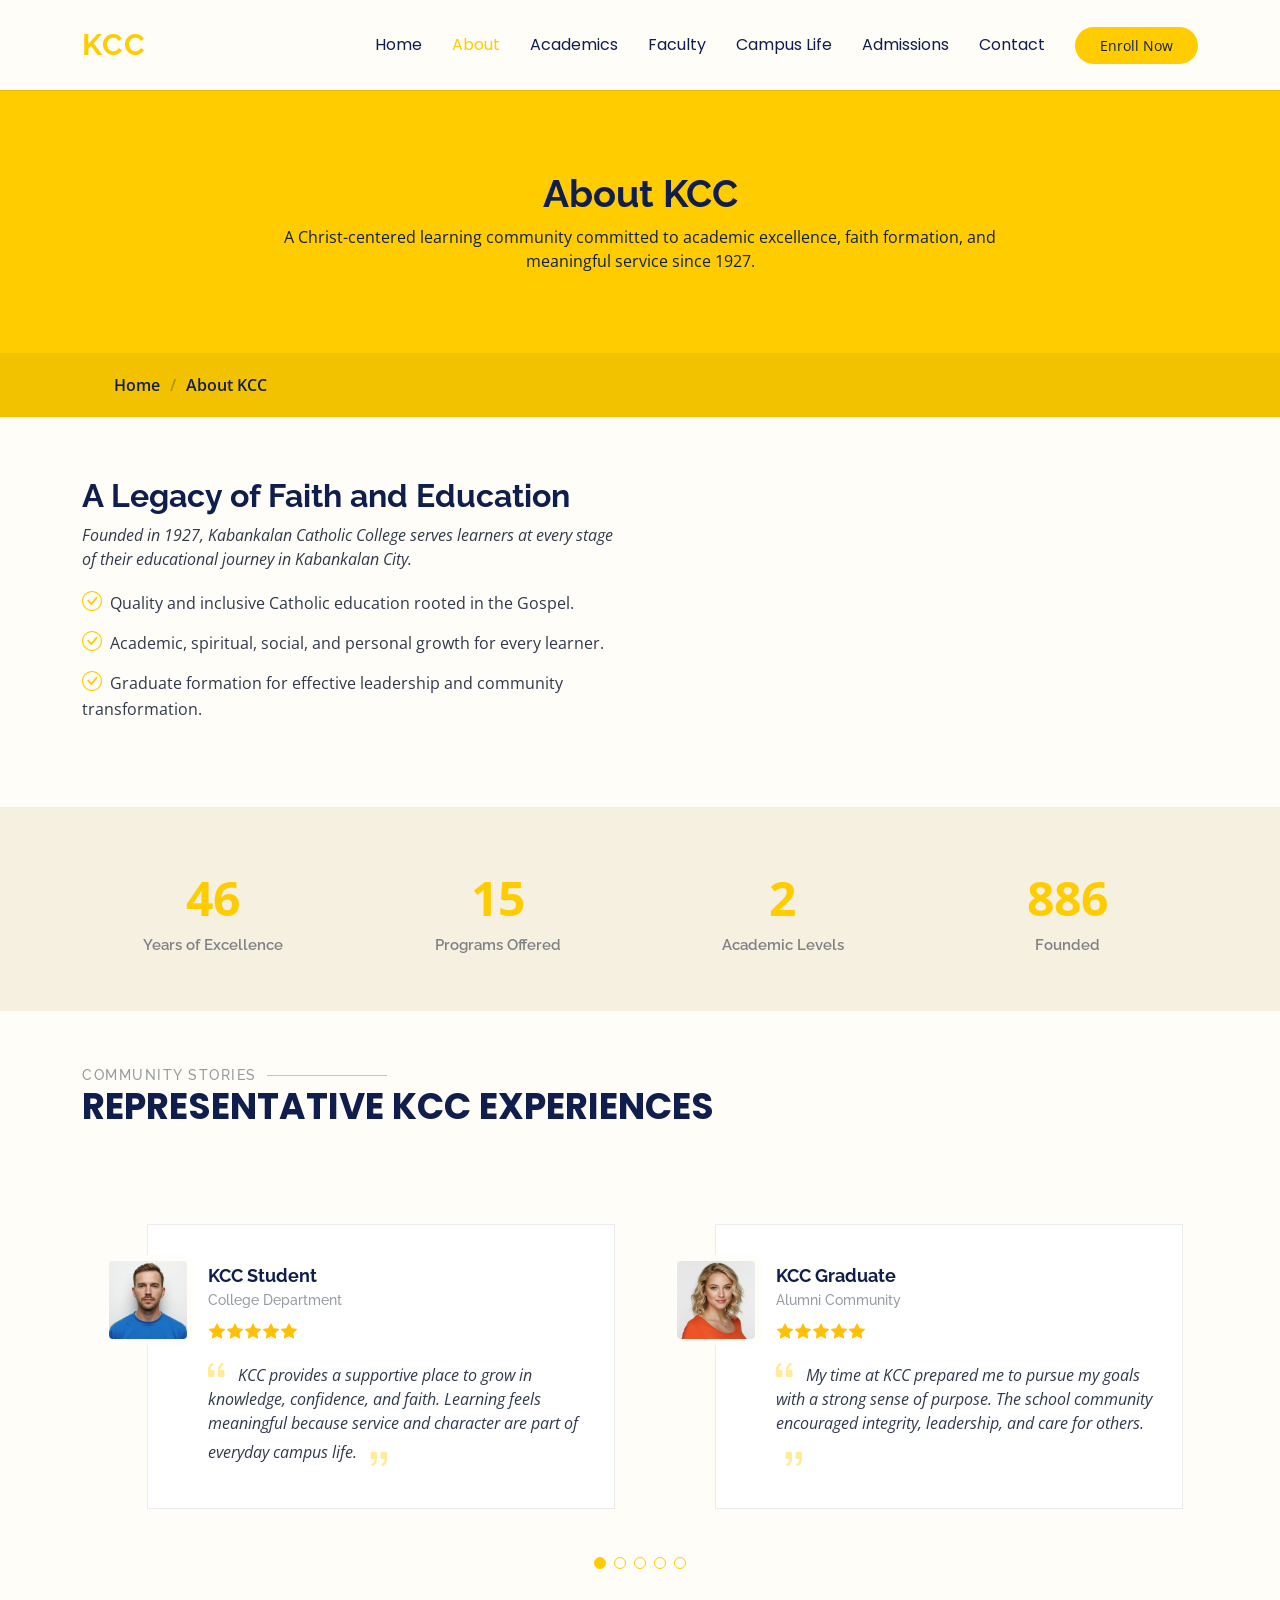
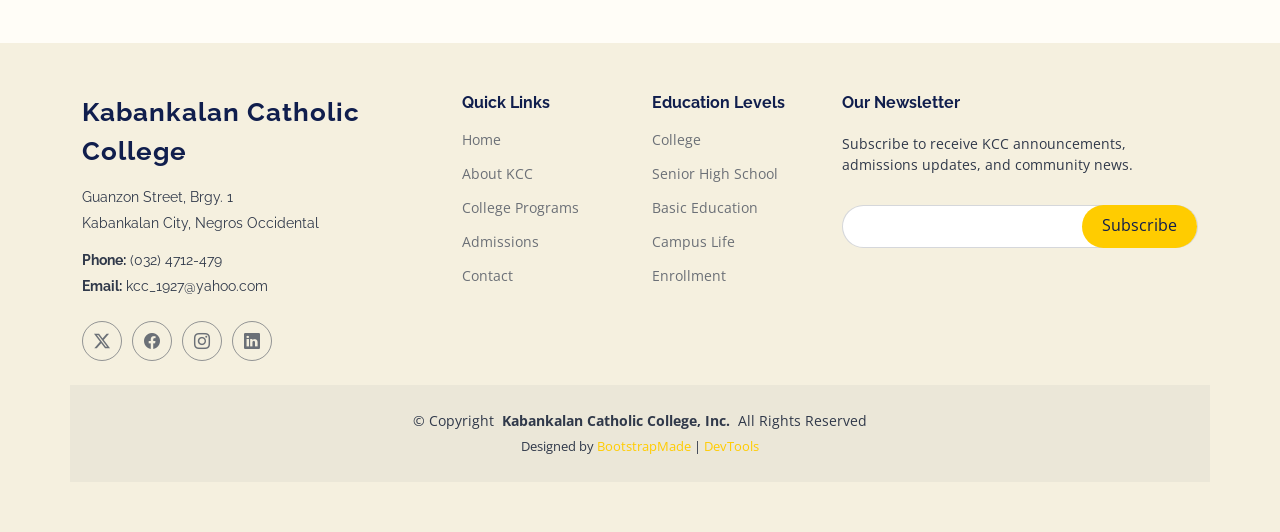
==== commit ba5d7f0f: "changing the info on about like kcc" ====
--- a/about.html
+++ b/about.html
@@ -4,7 +4,7 @@
 <head>
   <meta charset="utf-8">
   <meta content="width=device-width, initial-scale=1.0" name="viewport">
-  <title>About - Mentor Bootstrap Template</title>
+  <title>About KCC - Kabankalan Catholic College, Inc.</title>
   <meta name="description" content="">
   <meta name="keywords" content="">
 
@@ -44,40 +44,23 @@
       <a href="index.html" class="logo d-flex align-items-center me-auto">
         <!-- Uncomment the line below if you also wish to use an image logo -->
         <!-- <img src="assets/img/logo.webp" alt=""> -->
-        <h1 class="sitename">Mentor</h1>
+        <h1 class="sitename">KCC</h1>
       </a>
 
       <nav id="navmenu" class="navmenu">
         <ul>
           <li><a href="index.html">Home<br></a></li>
           <li><a href="about.html" class="active">About</a></li>
-          <li><a href="courses.html">Courses</a></li>
-          <li><a href="trainers.html">Trainers</a></li>
-          <li><a href="events.html">Events</a></li>
-          <li><a href="pricing.html">Pricing</a></li>
-          <li class="dropdown"><a href="#"><span>Dropdown</span> <i class="bi bi-chevron-down toggle-dropdown"></i></a>
-            <ul>
-              <li><a href="#">Dropdown 1</a></li>
-              <li class="dropdown"><a href="#"><span>Deep Dropdown</span> <i class="bi bi-chevron-down toggle-dropdown"></i></a>
-                <ul>
-                  <li><a href="#">Deep Dropdown 1</a></li>
-                  <li><a href="#">Deep Dropdown 2</a></li>
-                  <li><a href="#">Deep Dropdown 3</a></li>
-                  <li><a href="#">Deep Dropdown 4</a></li>
-                  <li><a href="#">Deep Dropdown 5</a></li>
-                </ul>
-              </li>
-              <li><a href="#">Dropdown 2</a></li>
-              <li><a href="#">Dropdown 3</a></li>
-              <li><a href="#">Dropdown 4</a></li>
-            </ul>
-          </li>
+          <li><a href="courses.html">Academics</a></li>
+          <li><a href="trainers.html">Faculty</a></li>
+          <li><a href="events.html">Campus Life</a></li>
+          <li><a href="pricing.html">Admissions</a></li>
           <li><a href="contact.html">Contact</a></li>
         </ul>
         <i class="mobile-nav-toggle d-xl-none bi bi-list"></i>
       </nav>
 
-      <a class="btn-getstarted" href="courses.html">Get Started</a>
+      <a class="btn-getstarted" href="pricing.html">Enroll Now</a>
 
     </div>
   </header>
@@ -90,8 +73,8 @@
         <div class="container">
           <div class="row d-flex justify-content-center text-center">
             <div class="col-lg-8">
-              <h1>About Us<br></h1>
-              <p class="mb-0">Odio et unde deleniti. Deserunt numquam exercitationem. Officiis quo odio sint voluptas consequatur ut a odio voluptatem. Sit dolorum debitis veritatis natus dolores. Quasi ratione sint. Sit quaerat ipsum dolorem.</p>
+              <h1>About KCC<br></h1>
+              <p class="mb-0">A Christ-centered learning community committed to academic excellence, faith formation, and meaningful service since 1927.</p>
             </div>
           </div>
         </div>
@@ -100,7 +83,7 @@
         <div class="container">
           <ol>
             <li><a href="index.html">Home</a></li>
-            <li class="current">About Us<br></li>
+            <li class="current">About KCC<br></li>
           </ol>
         </div>
       </nav>
@@ -118,15 +101,14 @@
           </div>
 
           <div class="col-lg-6 order-2 order-lg-1 content" data-aos="fade-up" data-aos-delay="200">
-            <h3>Voluptatem dignissimos provident quasi corporis</h3>
+            <h3>A Legacy of Faith and Education</h3>
             <p class="fst-italic">
-              Lorem ipsum dolor sit amet, consectetur adipiscing elit, sed do eiusmod tempor incididunt ut labore et dolore
-              magna aliqua.
+              Founded in 1927, Kabankalan Catholic College serves learners at every stage of their educational journey in Kabankalan City.
             </p>
             <ul>
-              <li><i class="bi bi-check-circle"></i> <span>Ullamco laboris nisi ut aliquip ex ea commodo consequat.</span></li>
-              <li><i class="bi bi-check-circle"></i> <span>Duis aute irure dolor in reprehenderit in voluptate velit.</span></li>
-              <li><i class="bi bi-check-circle"></i> <span>Ullamco laboris nisi ut aliquip ex ea commodo consequat. Duis aute irure dolor in reprehenderit in voluptate trideta storacalaperda mastiro dolore eu fugiat nulla pariatur.</span></li>
+              <li><i class="bi bi-check-circle"></i> <span>Quality and inclusive Catholic education rooted in the Gospel.</span></li>
+              <li><i class="bi bi-check-circle"></i> <span>Academic, spiritual, social, and personal growth for every learner.</span></li>
+              <li><i class="bi bi-check-circle"></i> <span>Graduate formation for effective leadership and community transformation.</span></li>
             </ul>
           </div>
 
@@ -145,29 +127,29 @@
 
           <div class="col-lg-3 col-md-6">
             <div class="stats-item text-center w-100 h-100">
-              <span data-purecounter-start="0" data-purecounter-end="1232" data-purecounter-duration="1" class="purecounter"></span>
-              <p>Students</p>
+              <span data-purecounter-start="0" data-purecounter-end="99" data-purecounter-duration="1" class="purecounter"></span>
+              <p>Years of Excellence</p>
             </div>
           </div><!-- End Stats Item -->
 
           <div class="col-lg-3 col-md-6">
             <div class="stats-item text-center w-100 h-100">
-              <span data-purecounter-start="0" data-purecounter-end="64" data-purecounter-duration="1" class="purecounter"></span>
-              <p>Courses</p>
+              <span data-purecounter-start="0" data-purecounter-end="32" data-purecounter-duration="1" class="purecounter"></span>
+              <p>Programs Offered</p>
             </div>
           </div><!-- End Stats Item -->
 
           <div class="col-lg-3 col-md-6">
             <div class="stats-item text-center w-100 h-100">
-              <span data-purecounter-start="0" data-purecounter-end="42" data-purecounter-duration="1" class="purecounter"></span>
-              <p>Events</p>
+              <span data-purecounter-start="0" data-purecounter-end="4" data-purecounter-duration="1" class="purecounter"></span>
+              <p>Academic Levels</p>
             </div>
           </div><!-- End Stats Item -->
 
           <div class="col-lg-3 col-md-6">
             <div class="stats-item text-center w-100 h-100">
-              <span data-purecounter-start="0" data-purecounter-end="24" data-purecounter-duration="1" class="purecounter"></span>
-              <p>Trainers</p>
+              <span data-purecounter-start="0" data-purecounter-end="1927" data-purecounter-duration="1" class="purecounter"></span>
+              <p>Founded</p>
             </div>
           </div><!-- End Stats Item -->
 
@@ -182,8 +164,8 @@
 
       <!-- Section Title -->
       <div class="container section-title" data-aos="fade-up">
-        <h2>Testimonials</h2>
-        <p>What are they saying</p>
+        <h2>Community Stories</h2>
+        <p>Representative KCC experiences</p>
       </div><!-- End Section Title -->
 
       <div class="container" data-aos="fade-up" data-aos-delay="100">
@@ -220,14 +202,14 @@
               <div class="testimonial-wrap">
                 <div class="testimonial-item">
                   <img src="assets/img/person/person-m-9.webp" class="testimonial-img" alt="">
-                  <h3>Saul Goodman</h3>
-                  <h4>Ceo &amp; Founder</h4>
-                  <div class="stars">
-                    <i class="bi bi-star-fill"></i><i class="bi bi-star-fill"></i><i class="bi bi-star-fill"></i><i class="bi bi-star-fill"></i><i class="bi bi-star-fill"></i>
-                  </div>
-                  <p>
-                    <i class="bi bi-quote quote-icon-left"></i>
-                    <span>Proin iaculis purus consequat sem cure digni ssim donec porttitora entum suscipit rhoncus. Accusantium quam, ultricies eget id, aliquam eget nibh et. Maecen aliquam, risus at semper.</span>
+                  <h3>KCC Student</h3>
+                  <h4>College Department</h4>
+                  <div class="stars">
+                    <i class="bi bi-star-fill"></i><i class="bi bi-star-fill"></i><i class="bi bi-star-fill"></i><i class="bi bi-star-fill"></i><i class="bi bi-star-fill"></i>
+                  </div>
+                  <p>
+                    <i class="bi bi-quote quote-icon-left"></i>
+                    <span>KCC provides a supportive place to grow in knowledge, confidence, and faith. Learning feels meaningful because service and character are part of everyday campus life.</span>
                     <i class="bi bi-quote quote-icon-right"></i>
                   </p>
                 </div>
@@ -238,14 +220,14 @@
               <div class="testimonial-wrap">
                 <div class="testimonial-item">
                   <img src="assets/img/person/person-f-5.webp" class="testimonial-img" alt="">
-                  <h3>Sara Wilsson</h3>
-                  <h4>Designer</h4>
-                  <div class="stars">
-                    <i class="bi bi-star-fill"></i><i class="bi bi-star-fill"></i><i class="bi bi-star-fill"></i><i class="bi bi-star-fill"></i><i class="bi bi-star-fill"></i>
-                  </div>
-                  <p>
-                    <i class="bi bi-quote quote-icon-left"></i>
-                    <span>Export tempor illum tamen malis malis eram quae irure esse labore quem cillum quid cillum eram malis quorum velit fore eram velit sunt aliqua noster fugiat irure amet legam anim culpa.</span>
+                  <h3>KCC Graduate</h3>
+                  <h4>Alumni Community</h4>
+                  <div class="stars">
+                    <i class="bi bi-star-fill"></i><i class="bi bi-star-fill"></i><i class="bi bi-star-fill"></i><i class="bi bi-star-fill"></i><i class="bi bi-star-fill"></i>
+                  </div>
+                  <p>
+                    <i class="bi bi-quote quote-icon-left"></i>
+                    <span>My time at KCC prepared me to pursue my goals with a strong sense of purpose. The school community encouraged integrity, leadership, and care for others.</span>
                     <i class="bi bi-quote quote-icon-right"></i>
                   </p>
                 </div>
@@ -256,14 +238,14 @@
               <div class="testimonial-wrap">
                 <div class="testimonial-item">
                   <img src="assets/img/person/person-f-12.webp" class="testimonial-img" alt="">
-                  <h3>Jena Karlis</h3>
-                  <h4>Store Owner</h4>
-                  <div class="stars">
-                    <i class="bi bi-star-fill"></i><i class="bi bi-star-fill"></i><i class="bi bi-star-fill"></i><i class="bi bi-star-fill"></i><i class="bi bi-star-fill"></i>
-                  </div>
-                  <p>
-                    <i class="bi bi-quote quote-icon-left"></i>
-                    <span>Enim nisi quem export duis labore cillum quae magna enim sint quorum nulla quem veniam duis minim tempor labore quem eram duis noster aute amet eram fore quis sint minim.</span>
+                  <h3>KCC Parent</h3>
+                  <h4>Family Community</h4>
+                  <div class="stars">
+                    <i class="bi bi-star-fill"></i><i class="bi bi-star-fill"></i><i class="bi bi-star-fill"></i><i class="bi bi-star-fill"></i><i class="bi bi-star-fill"></i>
+                  </div>
+                  <p>
+                    <i class="bi bi-quote quote-icon-left"></i>
+                    <span>As a parent, I value KCC's balance of academic support and character formation. Students are known, guided, and encouraged to serve their community.</span>
                     <i class="bi bi-quote quote-icon-right"></i>
                   </p>
                 </div>
@@ -274,14 +256,14 @@
               <div class="testimonial-wrap">
                 <div class="testimonial-item">
                   <img src="assets/img/person/person-m-12.webp" class="testimonial-img" alt="">
-                  <h3>Matt Brandon</h3>
-                  <h4>Freelancer</h4>
-                  <div class="stars">
-                    <i class="bi bi-star-fill"></i><i class="bi bi-star-fill"></i><i class="bi bi-star-fill"></i><i class="bi bi-star-fill"></i><i class="bi bi-star-fill"></i>
-                  </div>
-                  <p>
-                    <i class="bi bi-quote quote-icon-left"></i>
-                    <span>Fugiat enim eram quae cillum dolore dolor amet nulla culpa multos export minim fugiat minim velit minim dolor enim duis veniam ipsum anim magna sunt elit fore quem dolore labore illum veniam.</span>
+                  <h3>KCC Senior High Learner</h3>
+                  <h4>Senior High Department</h4>
+                  <div class="stars">
+                    <i class="bi bi-star-fill"></i><i class="bi bi-star-fill"></i><i class="bi bi-star-fill"></i><i class="bi bi-star-fill"></i><i class="bi bi-star-fill"></i>
+                  </div>
+                  <p>
+                    <i class="bi bi-quote quote-icon-left"></i>
+                    <span>The Senior High experience helped me build discipline, explore my strengths, and prepare for college. I especially appreciate the friendships and activities at KCC.</span>
                     <i class="bi bi-quote quote-icon-right"></i>
                   </p>
                 </div>
@@ -292,14 +274,14 @@
               <div class="testimonial-wrap">
                 <div class="testimonial-item">
                   <img src="assets/img/person/person-m-13.webp" class="testimonial-img" alt="">
-                  <h3>John Larson</h3>
-                  <h4>Entrepreneur</h4>
-                  <div class="stars">
-                    <i class="bi bi-star-fill"></i><i class="bi bi-star-fill"></i><i class="bi bi-star-fill"></i><i class="bi bi-star-fill"></i><i class="bi bi-star-fill"></i>
-                  </div>
-                  <p>
-                    <i class="bi bi-quote quote-icon-left"></i>
-                    <span>Quis quorum aliqua sint quem legam fore sunt eram irure aliqua veniam tempor noster veniam enim culpa labore duis sunt culpa nulla illum cillum fugiat legam esse veniam culpa fore nisi cillum quid.</span>
+                  <h3>KCC Community Member</h3>
+                  <h4>Service and Outreach</h4>
+                  <div class="stars">
+                    <i class="bi bi-star-fill"></i><i class="bi bi-star-fill"></i><i class="bi bi-star-fill"></i><i class="bi bi-star-fill"></i><i class="bi bi-star-fill"></i>
+                  </div>
+                  <p>
+                    <i class="bi bi-quote quote-icon-left"></i>
+                    <span>KCC programs encourage students to connect what they learn with the needs of the community. That spirit of service makes the school stand out.</span>
                     <i class="bi bi-quote quote-icon-right"></i>
                   </p>
                 </div>
@@ -322,13 +304,13 @@
       <div class="row gy-4">
         <div class="col-lg-4 col-md-6 footer-about">
           <a href="index.html" class="logo d-flex align-items-center">
-            <span class="sitename">Mentor</span>
+            <span class="sitename">Kabankalan Catholic College</span>
           </a>
           <div class="footer-contact pt-3">
-            <p>A108 Adam Street</p>
-            <p>New York, NY 535022</p>
-            <p class="mt-3"><strong>Phone:</strong> <span>+1 5589 55488 55</span></p>
-            <p><strong>Email:</strong> <span>info@example.com</span></p>
+            <p>Guanzon Street, Brgy. 1</p>
+            <p>Kabankalan City, Negros Occidental</p>
+            <p class="mt-3"><strong>Phone:</strong> <span>(032) 4712-479</span></p>
+            <p><strong>Email:</strong> <span>kcc_1927@yahoo.com</span></p>
           </div>
           <div class="social-links d-flex mt-4">
             <a href=""><i class="bi bi-twitter-x"></i></a>
@@ -339,30 +321,30 @@
         </div>
 
         <div class="col-lg-2 col-md-3 footer-links">
-          <h4>Useful Links</h4>
+          <h4>Quick Links</h4>
           <ul>
-            <li><a href="#">Home</a></li>
-            <li><a href="#">About us</a></li>
-            <li><a href="#">Services</a></li>
-            <li><a href="#">Terms of service</a></li>
-            <li><a href="#">Privacy policy</a></li>
+            <li><a href="index.html">Home</a></li>
+            <li><a href="about.html">About KCC</a></li>
+            <li><a href="courses.html">College Programs</a></li>
+            <li><a href="pricing.html">Admissions</a></li>
+            <li><a href="contact.html">Contact</a></li>
           </ul>
         </div>
 
         <div class="col-lg-2 col-md-3 footer-links">
-          <h4>Our Services</h4>
+          <h4>Education Levels</h4>
           <ul>
-            <li><a href="#">Web Design</a></li>
-            <li><a href="#">Web Development</a></li>
-            <li><a href="#">Product Management</a></li>
-            <li><a href="#">Marketing</a></li>
-            <li><a href="#">Graphic Design</a></li>
+            <li><a href="courses.html">College</a></li>
+            <li><a href="courses.html">Senior High School</a></li>
+            <li><a href="courses.html">Basic Education</a></li>
+            <li><a href="events.html">Campus Life</a></li>
+            <li><a href="pricing.html">Enrollment</a></li>
           </ul>
         </div>
 
         <div class="col-lg-4 col-md-12 footer-newsletter">
           <h4>Our Newsletter</h4>
-          <p>Subscribe to our newsletter and receive the latest news about our products and services!</p>
+          <p>Subscribe to receive KCC announcements, admissions updates, and community news.</p>
           <form action="#" method="post" class="email-form">
             <div class="newsletter-form"><input type="email" name="email"><input type="submit" value="Subscribe"></div>
             <div class="loading">Loading</div>
@@ -375,7 +357,7 @@
     </div>
 
     <div class="container copyright text-center mt-4">
-      <p>© <span>Copyright</span> <strong class="px-1 sitename">Mentor</strong> <span>All Rights Reserved</span></p>
+      <p>© <span>Copyright</span> <strong class="px-1 sitename">Kabankalan Catholic College, Inc.</strong> <span>All Rights Reserved</span></p>
       <div class="credits">
         <!-- All the links in the footer should remain intact. -->
         <!-- You can delete the links only if you've purchased the pro version. -->
--- a/assets/css/main.css
+++ b/assets/css/main.css
@@ -18,38 +18,49 @@
 }
 
 /* Global Colors - The following color variables are used throughout the website. Updating them here will change the color scheme of the entire website */
-:root { 
-  --background-color: #ffffff; /* Background color for the entire website, including individual sections */
-  --default-color: #444444; /* Default color used for the majority of the text content across the entire website */
-  --heading-color: #37423b; /* Color for headings, subheadings and title throughout the website */
-  --accent-color: #5fcf80; /* Accent color that represents your brand on the website. It's used for buttons, links, and other elements that need to stand out */
-  --surface-color: #ffffff; /* The surface color is used as a background of boxed elements within sections, such as cards, icon boxes, or other elements that require a visual separation from the global background. */
-  --contrast-color: #ffffff; /* Contrast color for text, ensuring readability against backgrounds of accent, heading, or default colors. */
+:root {
+  --kcc-navy: #101e4d;
+  --kcc-royal: #173b70;
+  --kcc-blue: #1f4e79;
+  --kcc-gold: #c9a84b;
+  --kcc-yellow: #ffcc00;
+  --kcc-ivory: #fffdf7;
+  --kcc-cream: #f5f0df;
+  --kcc-slate: #30394a;
+  --kcc-charcoal: #1d2433;
+  --kcc-white: #ffffff;
+
+  --background-color: var(--kcc-ivory); /* Warm ivory page background */
+  --default-color: var(--kcc-slate); /* Slate body text */
+  --heading-color: var(--kcc-navy); /* Deep navy headings */
+  --accent-color: var(--kcc-yellow); /* Bright yellow accent */
+  --surface-color: var(--kcc-white); /* White cards and boxed surfaces */
+  --contrast-color: var(--kcc-navy); /* Navy text on yellow surfaces */
 }
 
 /* Nav Menu Colors - The following color variables are used specifically for the navigation menu. They are separate from the global colors to allow for more customization options */
 :root {
-  --nav-color: #272828;  /* The default color of the main navmenu links */
-  --nav-hover-color: #5fcf80; /* Applied to main navmenu links when they are hovered over or active */
-  --nav-mobile-background-color: #ffffff; /* Used as the background color for mobile navigation menu */
-  --nav-dropdown-background-color: #ffffff; /* Used as the background color for dropdown items that appear when hovering over primary navigation items */
-  --nav-dropdown-color: #272828; /* Used for navigation links of the dropdown items in the navigation menu. */
-  --nav-dropdown-hover-color: #5fcf80; /* Similar to --nav-hover-color, this color is applied to dropdown navigation links when they are hovered over. */
+  --nav-color: var(--kcc-navy);  /* Navy navigation links */
+  --nav-hover-color: var(--kcc-yellow); /* Bright yellow hover and active state */
+  --nav-mobile-background-color: var(--kcc-ivory); /* Warm ivory mobile menu */
+  --nav-dropdown-background-color: var(--kcc-ivory); /* Warm ivory dropdowns */
+  --nav-dropdown-color: var(--kcc-navy); /* Navy dropdown links */
+  --nav-dropdown-hover-color: var(--kcc-yellow); /* Bright yellow dropdown hover state */
 }
 
 /* Color Presets - These classes override global colors when applied to any section or element, providing reuse of the sam color scheme. */
 
 .light-background {
-  --background-color: #f9f9f9;
-  --surface-color: #ffffff;
+  --background-color: var(--kcc-cream);
+  --surface-color: var(--kcc-white);
 }
 
 .dark-background {
-  --background-color: #060606;
-  --default-color: #ffffff;
-  --heading-color: #ffffff;
-  --surface-color: #252525;
-  --contrast-color: #ffffff;
+  --background-color: var(--kcc-navy);
+  --default-color: var(--kcc-ivory);
+  --heading-color: var(--kcc-white);
+  --surface-color: var(--kcc-blue);
+  --contrast-color: var(--kcc-navy);
 }
 
 /* Smooth scroll */
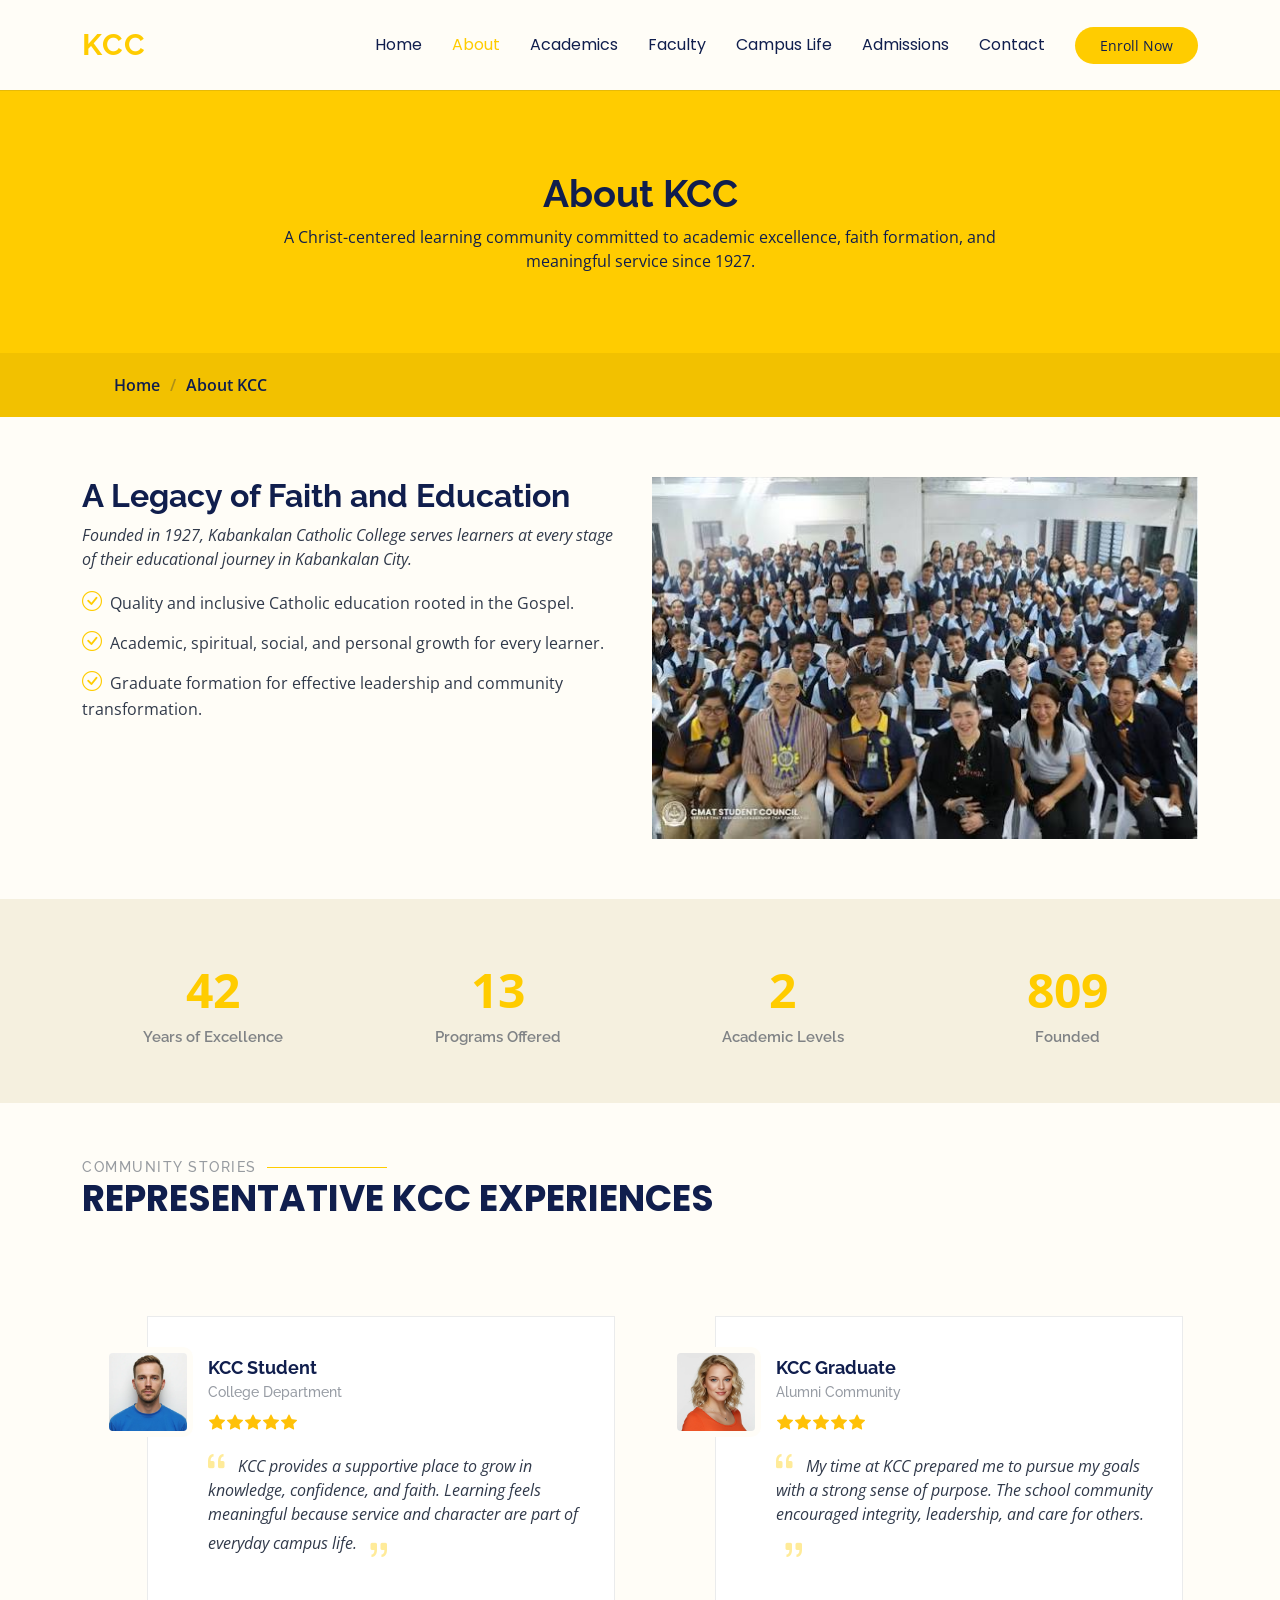
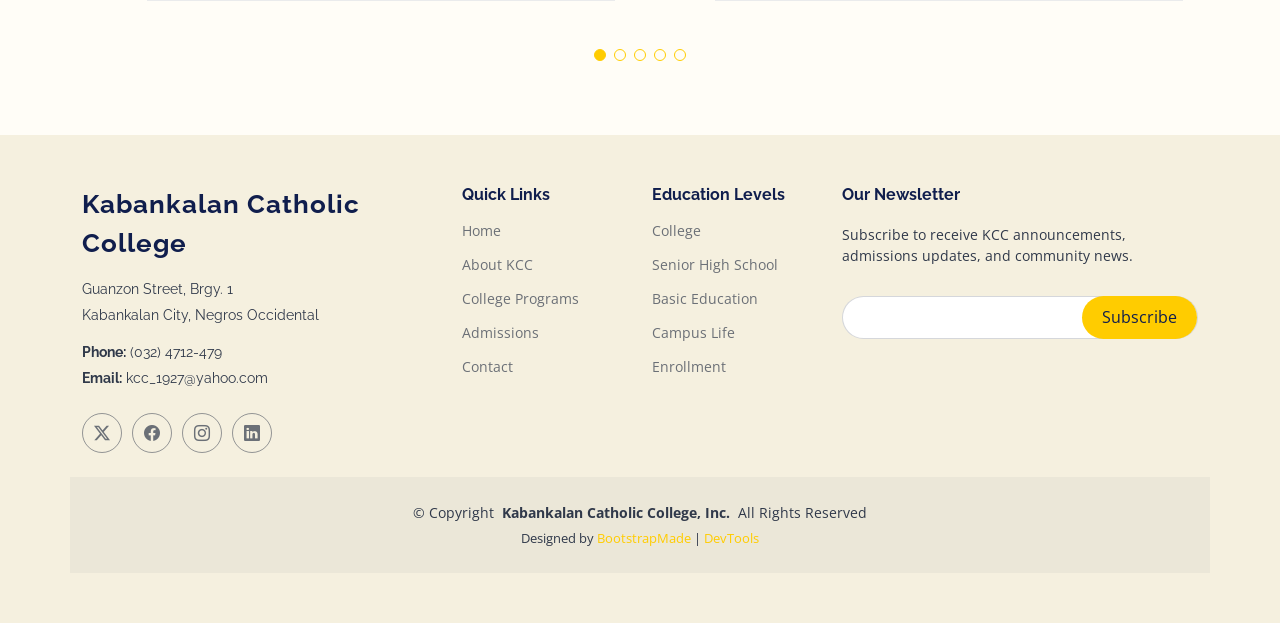
==== commit a5cb7f3b: "changing picture" ====
--- a/about.html
+++ b/about.html
@@ -28,8 +28,8 @@
   <link href="assets/css/main.css" rel="stylesheet">
 
   <!-- =======================================================
-  * Template Name: Mentor
-  * Template URL: https://bootstrapmade.com/mentor-free-education-bootstrap-theme/
+  * KCC website prototype
+  * Kabankalan Catholic College
   * Updated: Jul 07 2025 with Bootstrap v5.3.7
   * Author: BootstrapMade.com
   * License: https://bootstrapmade.com/license/
--- a/assets/css/main.css
+++ b/assets/css/main.css
@@ -2253,5 +2253,5 @@
 # Starter Section Section
 --------------------------------------------------------------*/
 .starter-section {
-  /* Add your styles here */
+  padding: 40px 0;
 }
